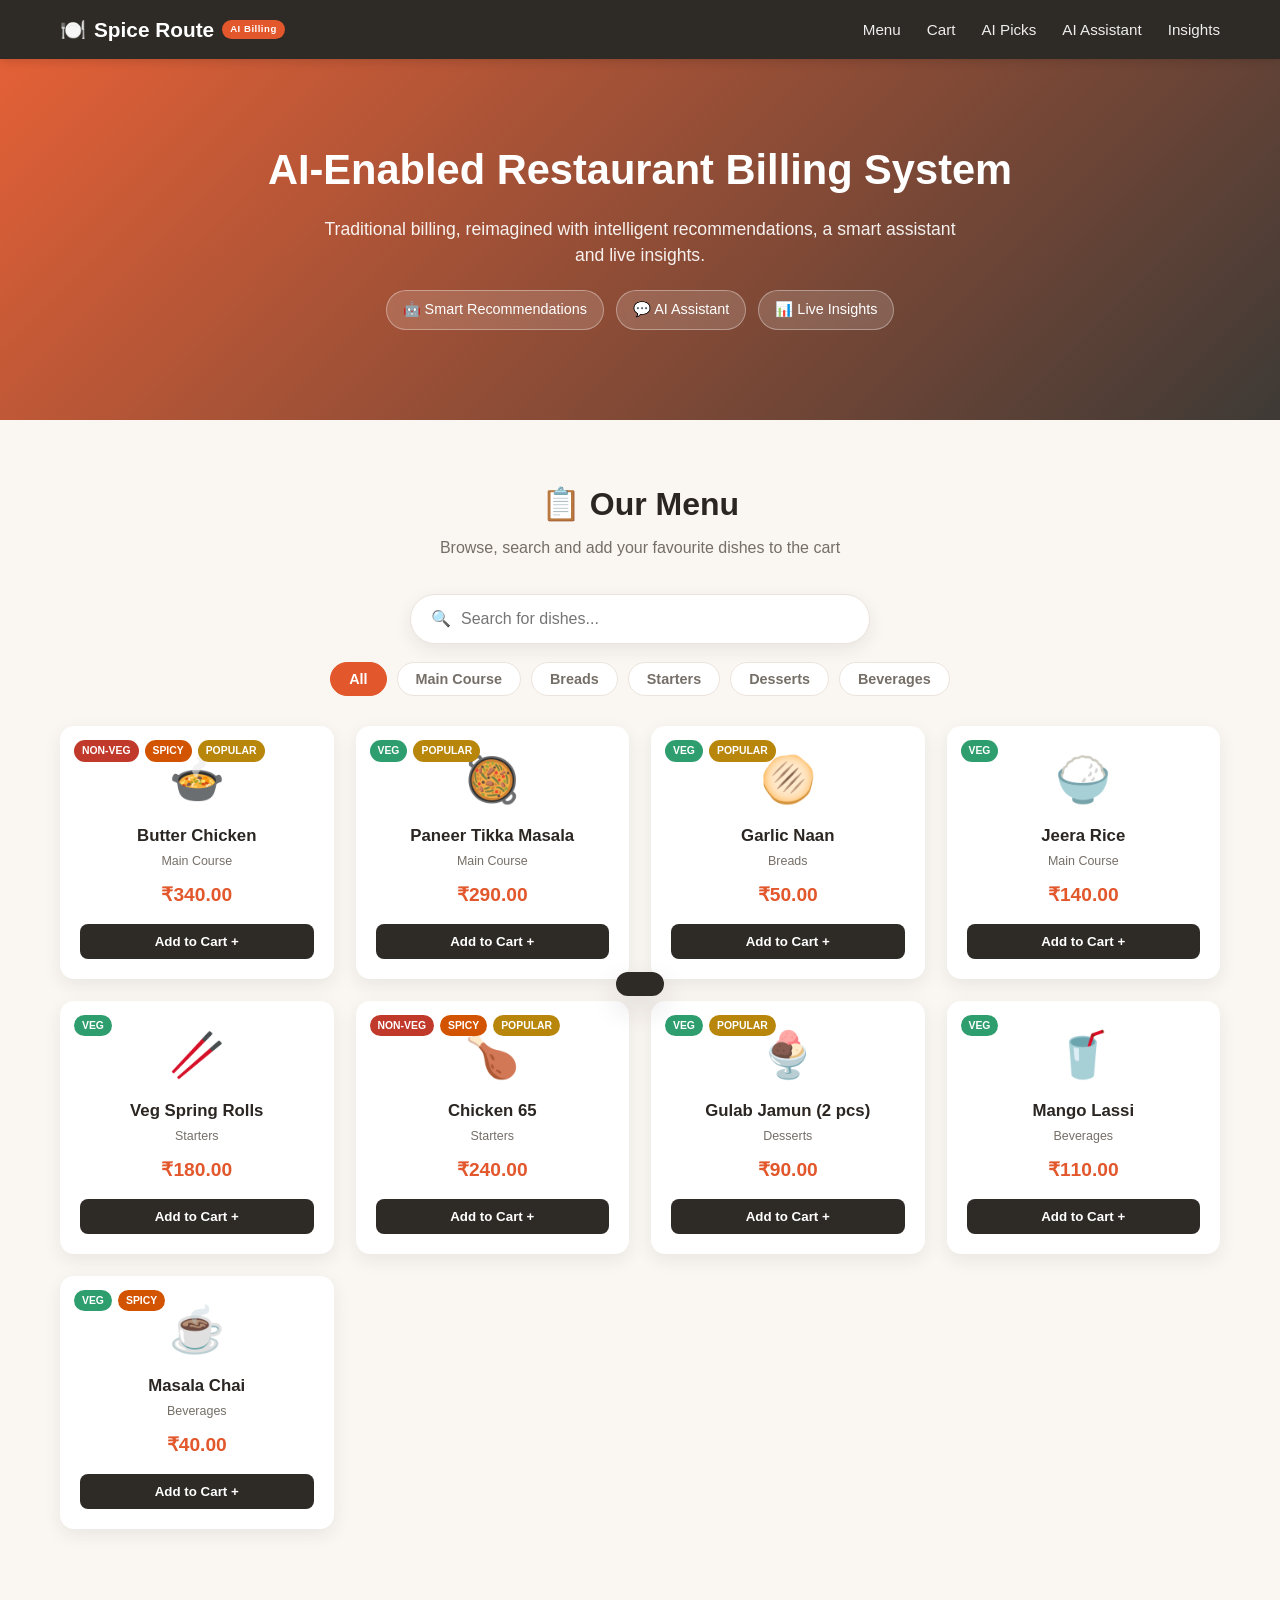
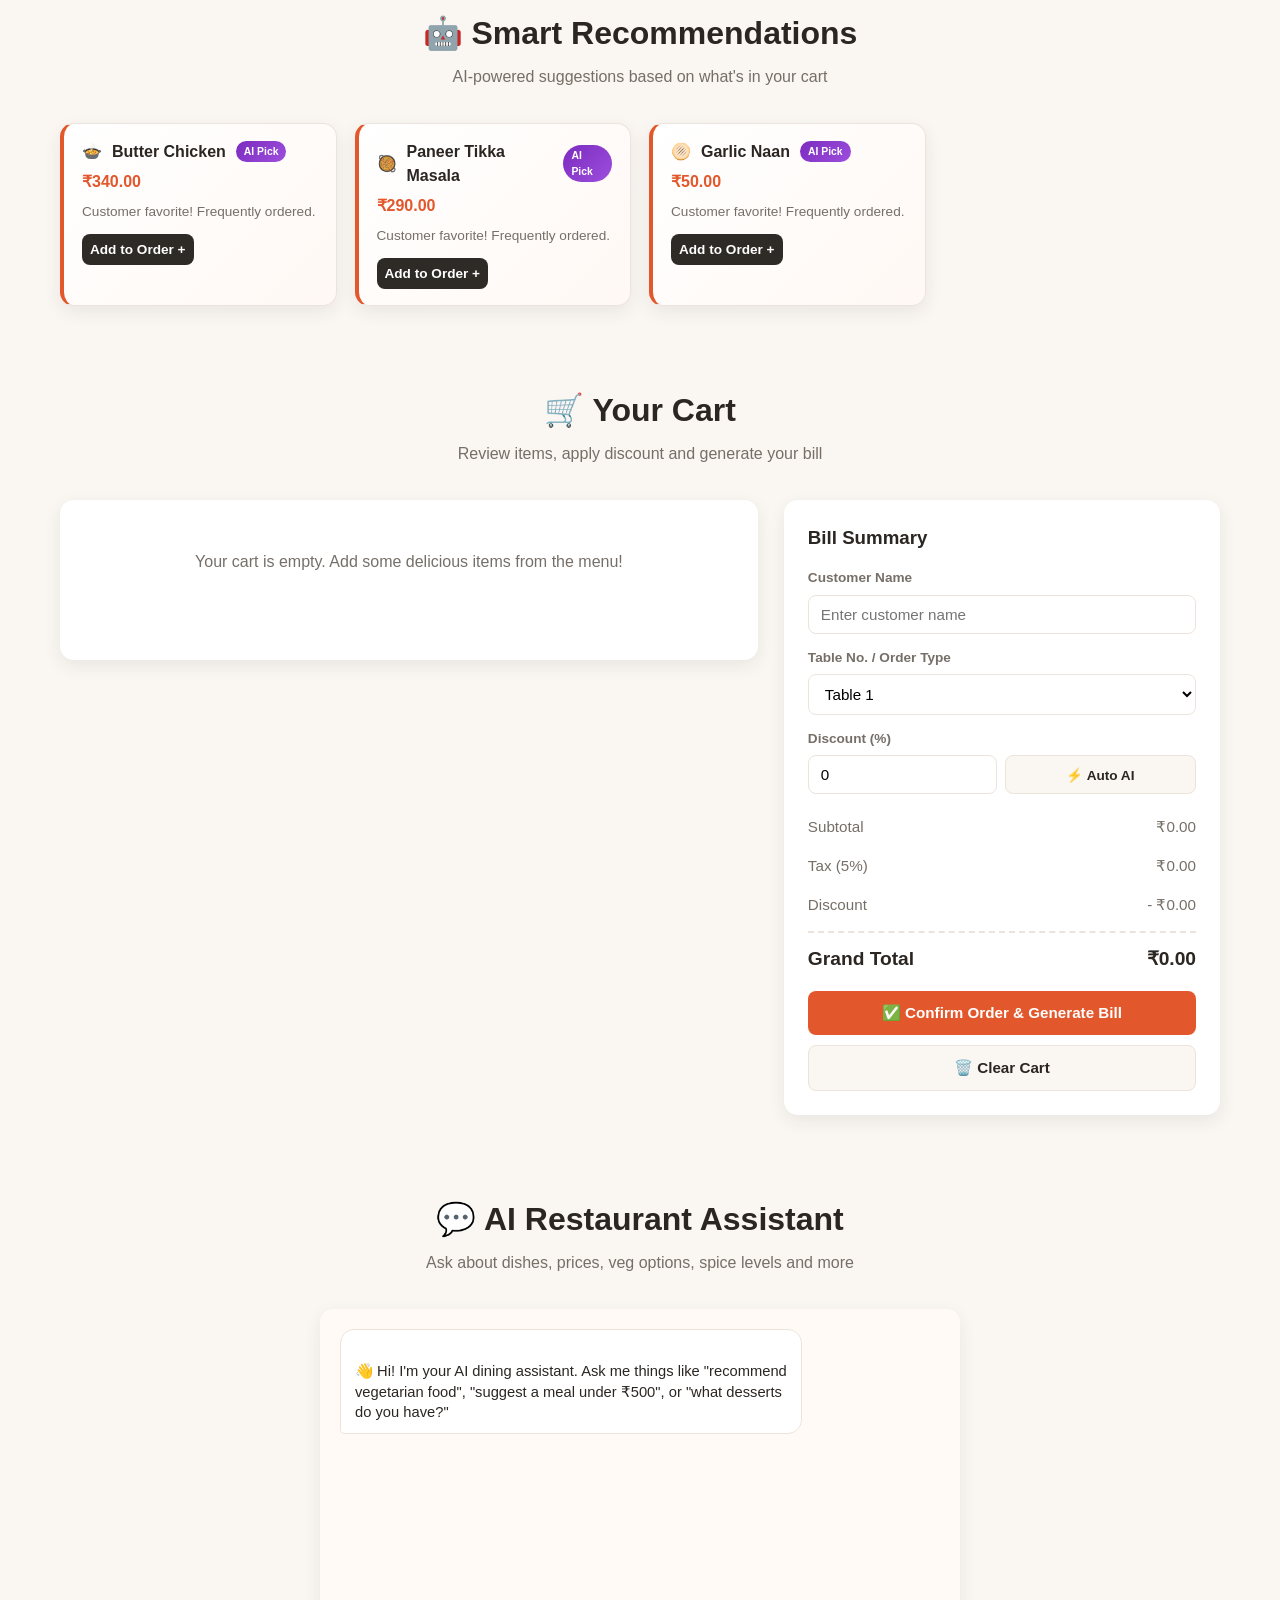
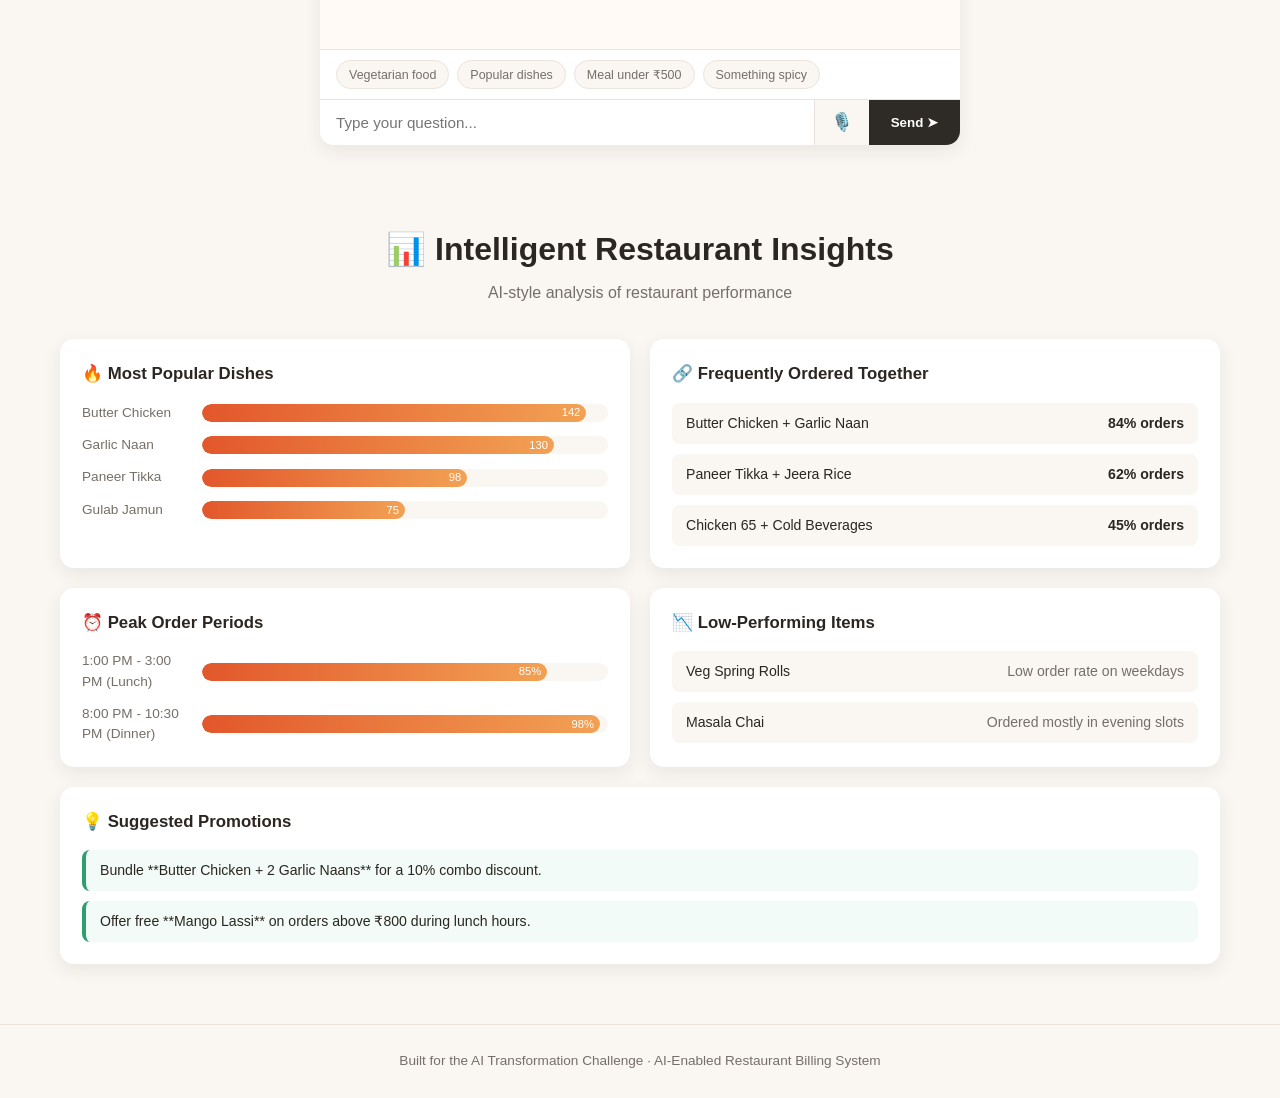
==== index.html @ 15cb3e14 "Add all files of of project" ====
<!doctype html>
<html lang="en">
  <head>
    <meta charset="UTF-8" />
    <meta name="viewport" content="width=device-width, initial-scale=1.0" />
    <title>AI-Enabled Restaurant Billing System</title>
    <link rel="stylesheet" href="style.css" />
  </head>
  <body>
    <!-- NAVBAR -->
    <nav class="navbar">
      <div class="nav-container">
        <div class="brand">
          🍽️ <span>Spice&nbsp;Route</span> <small>AI Billing</small>
        </div>
        <button class="nav-toggle" id="navToggle">☰</button>
        <ul class="nav-links" id="navLinks">
          <li><a href="#menu">Menu</a></li>
          <li><a href="#cart">Cart</a></li>
          <li><a href="#recommend">AI Picks</a></li>
          <li><a href="#assistant">AI Assistant</a></li>
          <li><a href="#insights">Insights</a></li>
        </ul>
      </div>
    </nav>

    <!-- HERO -->
    <header class="hero">
      <div class="hero-content">
        <h1>AI-Enabled Restaurant Billing System</h1>
        <p>
          Traditional billing, reimagined with intelligent recommendations, a
          smart assistant and live insights.
        </p>
        <div class="hero-badges">
          <span class="badge">🤖 Smart Recommendations</span>
          <span class="badge">💬 AI Assistant</span>
          <span class="badge">📊 Live Insights</span>
        </div>
      </div>
    </header>

    <main class="container">
      <!-- MENU SECTION -->
      <section id="menu" class="section">
        <div class="section-heading">
          <h2>📋 Our Menu</h2>
          <p>Browse, search and add your favourite dishes to the cart</p>
        </div>

        <div class="menu-controls">
          <div class="search-box">
            <span>🔍</span>
            <input
              type="text"
              id="searchInput"
              placeholder="Search for dishes..."
            />
          </div>
          <div class="category-filters" id="categoryFilters"></div>
        </div>

        <div class="menu-grid" id="menuGrid"></div>
      </section>

      <!-- AI RECOMMENDATION SECTION -->
      <section id="recommend" class="section">
        <div class="section-heading">
          <h2>🤖 Smart Recommendations</h2>
          <p>AI-powered suggestions based on what's in your cart</p>
        </div>
        <div class="recommend-grid" id="recommendGrid"></div>
      </section>

      <!-- CART + BILL SECTION -->
      <section id="cart" class="section">
        <div class="section-heading">
          <h2>🛒 Your Cart</h2>
          <p>Review items, apply discount and generate your bill</p>
        </div>

        <div class="cart-layout">
          <div class="cart-items-wrap">
            <div id="cartItems" class="cart-items">
              <p class="empty-msg" id="emptyCartMsg">
                Your cart is empty. Add some delicious items from the menu!
              </p>
            </div>
          </div>

          <!-- ENHANCED CART SUMMARY SECTION -->
          <div class="bill-summary">
            <h3>Bill Summary</h3>

            <div class="form-group">
              <label for="customerName">Customer Name</label>
              <input
                type="text"
                id="customerName"
                placeholder="Enter customer name"
              />
            </div>

            <div class="form-group">
              <label for="tableNumber">Table No. / Order Type</label>
              <select id="tableNumber">
                <option value="Table 1">Table 1</option>
                <option value="Table 2">Table 2</option>
                <option value="Takeaway">Takeaway</option>
              </select>
            </div>

            <div class="form-group">
              <label for="discountInput">Discount (%)</label>
              <div class="discount-wrapper" style="display: flex; gap: 8px">
                <input
                  type="number"
                  id="discountInput"
                  min="0"
                  max="100"
                  value="0"
                />
                <button
                  class="btn-secondary"
                  id="aiDiscountBtn"
                  type="button"
                  title="Apply AI Smart Discount"
                >
                  ⚡ Auto AI
                </button>
              </div>
            </div>

            <div class="summary-row">
              <span>Subtotal</span>
              <span id="subtotalVal">₹0.00</span>
            </div>
            <div class="summary-row">
              <span>Tax (5%)</span>
              <span id="taxVal">₹0.00</span>
            </div>
            <div class="summary-row">
              <span>Discount</span>
              <span id="discountVal">- ₹0.00</span>
            </div>
            <div class="summary-row total-row">
              <span>Grand Total</span>
              <span id="grandTotalVal">₹0.00</span>
            </div>

            <button class="btn-primary" id="confirmOrderBtn">
              ✅ Confirm Order &amp; Generate Bill
            </button>
            <button class="btn-secondary" id="clearCartBtn">
              🗑️ Clear Cart
            </button>
          </div>
        </div>
      </section>

      <!-- AI ASSISTANT SECTION -->
      <section id="assistant" class="section">
        <div class="section-heading">
          <h2>💬 AI Restaurant Assistant</h2>
          <p>Ask about dishes, prices, veg options, spice levels and more</p>
        </div>

        <div class="chat-window">
          <div class="chat-messages" id="chatMessages">
            <div class="chat-msg bot">
              👋 Hi! I'm your AI dining assistant. Ask me things like "recommend
              vegetarian food", "suggest a meal under ₹500", or "what desserts
              do you have?"
            </div>
          </div>
          <div class="chat-quick">
            <button class="quick-chip" data-q="Recommend vegetarian food">
              Vegetarian food
            </button>
            <button class="quick-chip" data-q="What are your popular dishes?">
              Popular dishes
            </button>
            <button class="quick-chip" data-q="Suggest a meal under ₹500">
              Meal under ₹500
            </button>
            <button class="quick-chip" data-q="Recommend something spicy">
              Something spicy
            </button>
          </div>
          <div class="chat-input-row">
            <input
              type="text"
              id="chatInput"
              placeholder="Type your question..."
            />
            <button id="voiceInputBtn" type="button" title="Voice Input">
              🎙️
            </button>
            <button id="chatSendBtn">Send ➤</button>
          </div>
        </div>
      </section>

      <!-- INSIGHTS SECTION -->
      <section id="insights" class="section">
        <div class="section-heading">
          <h2>📊 Intelligent Restaurant Insights</h2>
          <p>AI-style analysis of restaurant performance</p>
        </div>

        <div class="insights-grid">
          <div class="insight-card">
            <h3>🔥 Most Popular Dishes</h3>
            <div id="popularChart" class="bar-chart"></div>
          </div>

          <div class="insight-card">
            <h3>🔗 Frequently Ordered Together</h3>
            <ul id="comboList" class="insight-list"></ul>
          </div>

          <div class="insight-card">
            <h3>⏰ Peak Order Periods</h3>
            <div id="peakChart" class="bar-chart"></div>
          </div>

          <div class="insight-card">
            <h3>📉 Low-Performing Items</h3>
            <ul id="lowList" class="insight-list"></ul>
          </div>

          <div class="insight-card wide">
            <h3>💡 Suggested Promotions</h3>
            <ul id="promoList" class="insight-list promo"></ul>
          </div>
        </div>
      </section>
    </main>

    <footer class="footer">
      <p>
        Built for the AI Transformation Challenge · AI-Enabled Restaurant
        Billing System
      </p>
    </footer>

    <!-- BILL / RECEIPT MODAL -->
    <div class="modal-overlay" id="billModalOverlay">
      <div class="modal bill-modal">
        <button class="modal-close" id="closeBillModal">✕</button>
        <div id="billContent"></div>
        <div class="bill-actions">
          <button class="btn-primary" onclick="window.print()">
            🖨️ Print Bill
          </button>
          <button class="btn-secondary" id="newOrderBtn">🆕 New Order</button>
        </div>
      </div>
    </div>

    <!-- TOAST -->
    <div id="toast" class="toast"></div>

    <script src="script.js"></script>
  </body>
</html>
---- style.css ----
/* ===== VARIABLES ===== */
:root {
  --primary: #e2572b;
  --primary-dark: #c1451f;
  --secondary: #2e2a26;
  --accent: #2f9e6f;
  --bg: #faf6f1;
  --card-bg: #ffffff;
  --text: #2b2622;
  --text-light: #766f68;
  --border: #ece4dc;
  --shadow: 0 6px 18px rgba(43, 38, 34, 0.08);
  --shadow-hover: 0 12px 28px rgba(43, 38, 34, 0.14);
  --radius: 14px;
  --radius-sm: 8px;
}

* {
  margin: 0;
  padding: 0;
  box-sizing: border-box;
}

body {
  font-family: "Segoe UI", Tahoma, Geneva, Verdana, sans-serif;
  background: var(--bg);
  color: var(--text);
  line-height: 1.5;
}

a {
  text-decoration: none;
  color: inherit;
}
ul {
  list-style: none;
}
button {
  font-family: inherit;
  cursor: pointer;
  border: none;
}
input,
select {
  font-family: inherit;
}

.container {
  max-width: 1200px;
  margin: 0 auto;
  padding: 0 20px;
}

/* ===== ACCESSIBILITY & UTILITY ===== */
button:focus-visible,
input:focus-visible,
select:focus-visible {
  outline: 2px solid var(--primary);
  outline-offset: 2px;
}

/* ===== NAVBAR ===== */
.navbar {
  background: var(--secondary);
  position: sticky;
  top: 0;
  z-index: 100;
  box-shadow: 0 2px 10px rgba(0, 0, 0, 0.15);
}
.nav-container {
  max-width: 1200px;
  margin: 0 auto;
  display: flex;
  align-items: center;
  justify-content: space-between;
  padding: 14px 20px;
}
.brand {
  color: #fff;
  font-size: 1.3rem;
  font-weight: 700;
  display: flex;
  align-items: center;
  gap: 8px;
}
.brand small {
  background: var(--primary);
  padding: 2px 8px;
  border-radius: 20px;
  font-size: 0.6rem;
  font-weight: 600;
  letter-spacing: 0.5px;
}
.nav-links {
  display: flex;
  gap: 26px;
}
.nav-links a {
  color: #eee;
  font-weight: 500;
  font-size: 0.95rem;
  transition: color 0.2s;
  padding-bottom: 4px;
  border-bottom: 2px solid transparent;
}
.nav-links a:hover {
  color: var(--primary);
  border-bottom-color: var(--primary);
}
.nav-toggle {
  display: none;
  background: none;
  color: #fff;
  font-size: 1.5rem;
}

/* ===== HERO ===== */
.hero {
  background:
    linear-gradient(135deg, rgba(226, 87, 43, 0.94), rgba(46, 42, 38, 0.92)),
    url('data:image/svg+xml;utf8,<svg xmlns="http://www.w3.org/2000/svg" width="200" height="200"><circle cx="100" cy="100" r="2" fill="white" opacity="0.15"/></svg>');
  color: #fff;
  padding: 80px 20px 90px;
  text-align: center;
}
.hero-content h1 {
  font-size: 2.6rem;
  margin-bottom: 14px;
  font-weight: 800;
}
.hero-content p {
  font-size: 1.1rem;
  opacity: 0.92;
  max-width: 640px;
  margin: 0 auto 22px;
}
.hero-badges {
  display: flex;
  gap: 12px;
  justify-content: center;
  flex-wrap: wrap;
}
.badge {
  background: rgba(255, 255, 255, 0.15);
  border: 1px solid rgba(255, 255, 255, 0.35);
  padding: 8px 16px;
  border-radius: 30px;
  font-size: 0.9rem;
  backdrop-filter: blur(4px);
}

/* ===== SECTIONS ===== */
.section {
  padding: 60px 0 20px;
  scroll-margin-top: 70px;
}
.section-heading {
  text-align: center;
  margin-bottom: 34px;
}
.section-heading h2 {
  font-size: 2rem;
  margin-bottom: 8px;
}
.section-heading p {
  color: var(--text-light);
}

/* ===== MENU CONTROLS ===== */
.menu-controls {
  display: flex;
  flex-direction: column;
  gap: 18px;
  margin-bottom: 30px;
}
.search-box {
  display: flex;
  align-items: center;
  gap: 10px;
  background: #fff;
  border: 1px solid var(--border);
  border-radius: 30px;
  padding: 12px 20px;
  max-width: 460px;
  margin: 0 auto;
  width: 100%;
  box-shadow: var(--shadow);
}
.search-box input {
  border: none;
  outline: none;
  width: 100%;
  font-size: 1rem;
  background: transparent;
}
.category-filters {
  display: flex;
  gap: 10px;
  flex-wrap: wrap;
  justify-content: center;
}
.filter-chip {
  background: #fff;
  border: 1px solid var(--border);
  padding: 8px 18px;
  border-radius: 30px;
  font-size: 0.9rem;
  font-weight: 600;
  color: var(--text-light);
  transition: 0.2s;
}
.filter-chip:hover {
  border-color: var(--primary);
  color: var(--primary);
}
.filter-chip.active {
  background: var(--primary);
  border-color: var(--primary);
  color: #fff;
}

/* ===== MENU GRID ===== */
.menu-grid {
  display: grid;
  grid-template-columns: repeat(auto-fill, minmax(250px, 1fr));
  gap: 22px;
}
.menu-card {
  background: var(--card-bg);
  border-radius: var(--radius);
  padding: 20px;
  box-shadow: var(--shadow);
  transition:
    transform 0.25s,
    box-shadow 0.25s;
  position: relative;
  display: flex;
  flex-direction: column;
}
.menu-card:hover {
  transform: translateY(-6px);
  box-shadow: var(--shadow-hover);
}
.menu-card .icon {
  font-size: 2.8rem;
  text-align: center;
  margin-bottom: 10px;
}
.menu-card .tags {
  position: absolute;
  top: 14px;
  left: 14px;
  display: flex;
  gap: 6px;
}
.tag {
  font-size: 0.65rem;
  padding: 3px 8px;
  border-radius: 20px;
  font-weight: 700;
  color: #fff;
}
.tag.veg {
  background: var(--accent);
}
.tag.nonveg {
  background: #c0392b;
}
.tag.spicy {
  background: #d35400;
}
.tag.popular {
  background: #b8860b;
}
.ai-tag {
  background: linear-gradient(135deg, #7b2cbf, #9d4edd);
  color: #fff;
  font-size: 0.65rem;
  padding: 3px 8px;
  border-radius: 20px;
  font-weight: 700;
}
.menu-card h4 {
  font-size: 1.05rem;
  margin-bottom: 4px;
  text-align: center;
}
.menu-card .category-label {
  text-align: center;
  font-size: 0.78rem;
  color: var(--text-light);
  margin-bottom: 10px;
}
.menu-card .price {
  text-align: center;
  font-size: 1.2rem;
  font-weight: 700;
  color: var(--primary);
  margin-bottom: 14px;
}
.add-btn {
  background: var(--secondary);
  color: #fff;
  padding: 10px;
  border-radius: var(--radius-sm);
  font-weight: 600;
  margin-top: auto;
  transition: 0.2s;
}
.add-btn:hover {
  background: var(--primary);
}

/* ===== RECOMMENDATIONS ===== */
.recommend-grid {
  display: grid;
  grid-template-columns: repeat(auto-fill, minmax(260px, 1fr));
  gap: 18px;
}
.recommend-card {
  background: linear-gradient(135deg, #fff, #fff8f4);
  border: 1px solid var(--border);
  border-left: 4px solid var(--primary);
  border-radius: var(--radius);
  padding: 16px 18px;
  box-shadow: var(--shadow);
}
.recommend-card .rec-title {
  display: flex;
  align-items: center;
  gap: 10px;
  font-weight: 700;
  margin-bottom: 6px;
}
.recommend-card .rec-price {
  color: var(--primary);
  font-weight: 700;
}
.recommend-card .rec-reason {
  font-size: 0.85rem;
  color: var(--text-light);
  margin: 8px 0 12px;
}
.recommend-card .add-btn {
  padding: 8px;
  font-size: 0.85rem;
}

/* ===== CART & BILL SUMMARY ===== */
.cart-layout {
  display: grid;
  grid-template-columns: 1.6fr 1fr;
  gap: 26px;
  align-items: start;
}
.cart-items-wrap {
  background: var(--card-bg);
  border-radius: var(--radius);
  box-shadow: var(--shadow);
  padding: 10px;
  min-height: 160px;
}
.empty-msg {
  text-align: center;
  color: var(--text-light);
  padding: 40px 10px;
}
.cart-item {
  display: flex;
  align-items: center;
  gap: 14px;
  padding: 14px 10px;
  border-bottom: 1px solid var(--border);
}
.cart-item:last-child {
  border-bottom: none;
}
.cart-item .icon {
  font-size: 1.8rem;
}
.cart-item .info {
  flex: 1;
}
.cart-item .info h4 {
  font-size: 1rem;
  margin-bottom: 2px;
}
.cart-item .info span {
  font-size: 0.85rem;
  color: var(--text-light);
}
.qty-controls {
  display: flex;
  align-items: center;
  gap: 8px;
}
.qty-controls button {
  width: 28px;
  height: 28px;
  border-radius: 50%;
  background: var(--bg);
  border: 1px solid var(--border);
  font-weight: 700;
  font-size: 1rem;
}
.qty-controls button:hover {
  background: var(--primary);
  color: #fff;
}
.cart-item .line-total {
  font-weight: 700;
  min-width: 80px;
  text-align: right;
}
.remove-btn {
  background: none;
  color: #c0392b;
  font-size: 1.2rem;
  padding: 4px 8px;
}

.bill-summary {
  background: var(--card-bg);
  border-radius: var(--radius);
  box-shadow: var(--shadow);
  padding: 24px;
  position: sticky;
  top: 90px;
}
.bill-summary h3 {
  margin-bottom: 16px;
}
.form-group {
  margin-bottom: 14px;
}
.form-group label {
  display: block;
  font-size: 0.85rem;
  font-weight: 600;
  margin-bottom: 6px;
  color: var(--text-light);
}
.form-group input,
.form-group select {
  width: 100%;
  padding: 10px 12px;
  border: 1px solid var(--border);
  border-radius: var(--radius-sm);
  outline: none;
  font-size: 0.95rem;
  background: #fff;
}
.form-group input:focus,
.form-group select:focus {
  border-color: var(--primary);
}

#aiDiscountBtn {
  margin-top: 0;
  white-space: nowrap;
  padding: 10px 14px;
  font-size: 0.85rem;
}

.summary-row {
  display: flex;
  justify-content: space-between;
  padding: 8px 0;
  font-size: 0.95rem;
  color: var(--text-light);
}
.total-row {
  border-top: 2px dashed var(--border);
  margin-top: 6px;
  padding-top: 12px;
  font-size: 1.2rem;
  font-weight: 800;
  color: var(--text);
}
.btn-primary,
.btn-secondary {
  width: 100%;
  padding: 13px;
  border-radius: var(--radius-sm);
  font-weight: 700;
  margin-top: 10px;
  font-size: 0.95rem;
  transition: 0.2s;
}
.btn-primary {
  background: var(--primary);
  color: #fff;
}
.btn-primary:hover {
  background: var(--primary-dark);
}
.btn-secondary {
  background: var(--bg);
  color: var(--text);
  border: 1px solid var(--border) !important;
}
.btn-secondary:hover {
  background: #f1e9e1;
}

/* ===== CHAT & VOICE ===== */
.chat-window {
  max-width: 640px;
  margin: 0 auto;
  background: var(--card-bg);
  border-radius: var(--radius);
  box-shadow: var(--shadow);
  overflow: hidden;
  display: flex;
  flex-direction: column;
}
.chat-messages {
  height: 340px;
  overflow-y: auto;
  padding: 20px;
  display: flex;
  flex-direction: column;
  gap: 12px;
  background: #fffaf6;
}
.chat-msg {
  max-width: 80%;
  padding: 10px 14px;
  border-radius: 14px;
  font-size: 0.92rem;
  line-height: 1.4;
  white-space: pre-line;
}
.chat-msg.bot {
  background: #fff;
  border: 1px solid var(--border);
  align-self: flex-start;
  border-bottom-left-radius: 4px;
}
.chat-msg.user {
  background: var(--primary);
  color: #fff;
  align-self: flex-end;
  border-bottom-right-radius: 4px;
}
.chat-quick {
  display: flex;
  gap: 8px;
  flex-wrap: wrap;
  padding: 10px 16px;
  border-top: 1px solid var(--border);
}
.quick-chip {
  background: var(--bg);
  border: 1px solid var(--border);
  padding: 6px 12px;
  border-radius: 20px;
  font-size: 0.78rem;
  color: var(--text-light);
}
.quick-chip:hover {
  background: var(--primary);
  color: #fff;
  border-color: var(--primary);
}
.chat-input-row {
  display: flex;
  border-top: 1px solid var(--border);
}
.chat-input-row input {
  flex: 1;
  border: none;
  outline: none;
  padding: 14px 16px;
  font-size: 0.95rem;
}
#voiceInputBtn {
  background: var(--bg);
  color: var(--text);
  border-left: 1px solid var(--border);
  padding: 0 16px;
  font-size: 1.1rem;
  transition:
    background 0.2s,
    color 0.2s;
}
#voiceInputBtn:hover {
  background: #f1e9e1;
}
#voiceInputBtn.listening {
  background: #c0392b;
  color: #fff;
  animation: pulse 1.2s infinite;
}
.chat-input-row button#chatSendBtn {
  background: var(--secondary);
  color: #fff;
  padding: 0 22px;
  font-weight: 600;
}
.chat-input-row button#chatSendBtn:hover {
  background: var(--primary);
}

/* ===== ANIMATIONS ===== */
@keyframes pulse {
  0% {
    transform: scale(1);
  }
  50% {
    transform: scale(1.05);
  }
  100% {
    transform: scale(1);
  }
}

/* ===== INSIGHTS ===== */
.insights-grid {
  display: grid;
  grid-template-columns: repeat(2, 1fr);
  gap: 20px;
}
.insight-card {
  background: var(--card-bg);
  border-radius: var(--radius);
  box-shadow: var(--shadow);
  padding: 22px;
}
.insight-card.wide {
  grid-column: 1 / -1;
}
.insight-card h3 {
  margin-bottom: 16px;
  font-size: 1.05rem;
}

.bar-chart {
  display: flex;
  flex-direction: column;
  gap: 12px;
}
.bar-row {
  display: flex;
  align-items: center;
  gap: 10px;
  font-size: 0.85rem;
}
.bar-label {
  width: 110px;
  flex-shrink: 0;
  color: var(--text-light);
}
.bar-track {
  flex: 1;
  background: var(--bg);
  border-radius: 10px;
  overflow: hidden;
  height: 18px;
}
.bar-fill {
  height: 100%;
  background: linear-gradient(90deg, var(--primary), #f2a154);
  border-radius: 10px;
  display: flex;
  align-items: center;
  justify-content: flex-end;
  color: #fff;
  font-size: 0.7rem;
  padding-right: 6px;
  transition: width 0.6s ease;
}

.insight-list {
  display: flex;
  flex-direction: column;
  gap: 10px;
}
.insight-list li {
  background: var(--bg);
  padding: 10px 14px;
  border-radius: var(--radius-sm);
  font-size: 0.88rem;
  display: flex;
  justify-content: space-between;
  gap: 10px;
}
.insight-list.promo li {
  border-left: 4px solid var(--accent);
  background: #f2fbf7;
}

/* ===== FOOTER ===== */
.footer {
  text-align: center;
  padding: 26px;
  color: var(--text-light);
  font-size: 0.85rem;
  border-top: 1px solid var(--border);
  margin-top: 40px;
}

/* ===== MODAL / BILL ===== */
.modal-overlay {
  display: none;
  position: fixed;
  inset: 0;
  background: rgba(0, 0, 0, 0.55);
  z-index: 1000;
  align-items: center;
  justify-content: center;
  padding: 20px;
}
.modal-overlay.active {
  display: flex;
}
.modal {
  background: #fff;
  border-radius: var(--radius);
  max-width: 480px;
  width: 100%;
  max-height: 88vh;
  overflow-y: auto;
  padding: 30px;
  position: relative;
}
.modal-close {
  position: absolute;
  top: 14px;
  right: 14px;
  background: var(--bg);
  width: 32px;
  height: 32px;
  border-radius: 50%;
  font-size: 1rem;
}
.bill-header {
  text-align: center;
  margin-bottom: 18px;
  border-bottom: 2px dashed var(--border);
  padding-bottom: 14px;
}
.bill-header h2 {
  color: var(--primary);
}
.bill-header p {
  font-size: 0.8rem;
  color: var(--text-light);
}
.bill-meta {
  font-size: 0.85rem;
  margin-bottom: 14px;
  display: flex;
  justify-content: space-between;
}
.bill-table {
  width: 100%;
  font-size: 0.85rem;
  border-collapse: collapse;
  margin-bottom: 14px;
}
.bill-table th,
.bill-table td {
  text-align: left;
  padding: 6px 4px;
  border-bottom: 1px solid var(--border);
}
.bill-table th:last-child,
.bill-table td:last-child {
  text-align: right;
}
.bill-totals {
  font-size: 0.9rem;
}
.bill-totals div {
  display: flex;
  justify-content: space-between;
  padding: 4px 0;
}
.bill-totals .grand {
  font-weight: 800;
  font-size: 1.1rem;
  border-top: 2px dashed var(--border);
  margin-top: 6px;
  padding-top: 10px;
}
.bill-footer {
  text-align: center;
  margin-top: 18px;
  font-size: 0.8rem;
  color: var(--text-light);
}
.bill-actions {
  display: flex;
  gap: 10px;
  margin-top: 20px;
}

/* ===== TOAST ===== */
.toast {
  position: fixed;
  bottom: 24px;
  left: 50%;
  transform: translateX(-50%) translateY(120px);
  background: var(--secondary);
  color: #fff;
  padding: 12px 24px;
  border-radius: 30px;
  font-size: 0.9rem;
  z-index: 2000;
  transition: transform 0.3s ease;
  box-shadow: var(--shadow-hover);
}
.toast.show {
  transform: translateX(-50%) translateY(0);
}

/* ===== RESPONSIVE ===== */
@media (max-width: 900px) {
  .cart-layout {
    grid-template-columns: 1fr;
  }
  .bill-summary {
    position: static;
  }
  .insights-grid {
    grid-template-columns: 1fr;
  }
}
@media (max-width: 700px) {
  .nav-links {
    position: absolute;
    top: 60px;
    left: 0;
    right: 0;
    background: var(--secondary);
    flex-direction: column;
    align-items: center;
    padding: 16px 0;
    gap: 16px;
    display: none;
  }
  .nav-links.active {
    display: flex;
  }
  .nav-toggle {
    display: block;
  }
  .hero-content h1 {
    font-size: 1.9rem;
  }
}
@media print {
  .navbar,
  .hero,
  .footer,
  .toast,
  main > section:not(#cart) {
    display: none !important;
  }
  .modal-overlay {
    position: static;
    background: none;
    padding: 0;
  }
  .modal {
    box-shadow: none;
    max-height: none;
  }
  .bill-actions,
  .modal-close {
    display: none !important;
  }
}
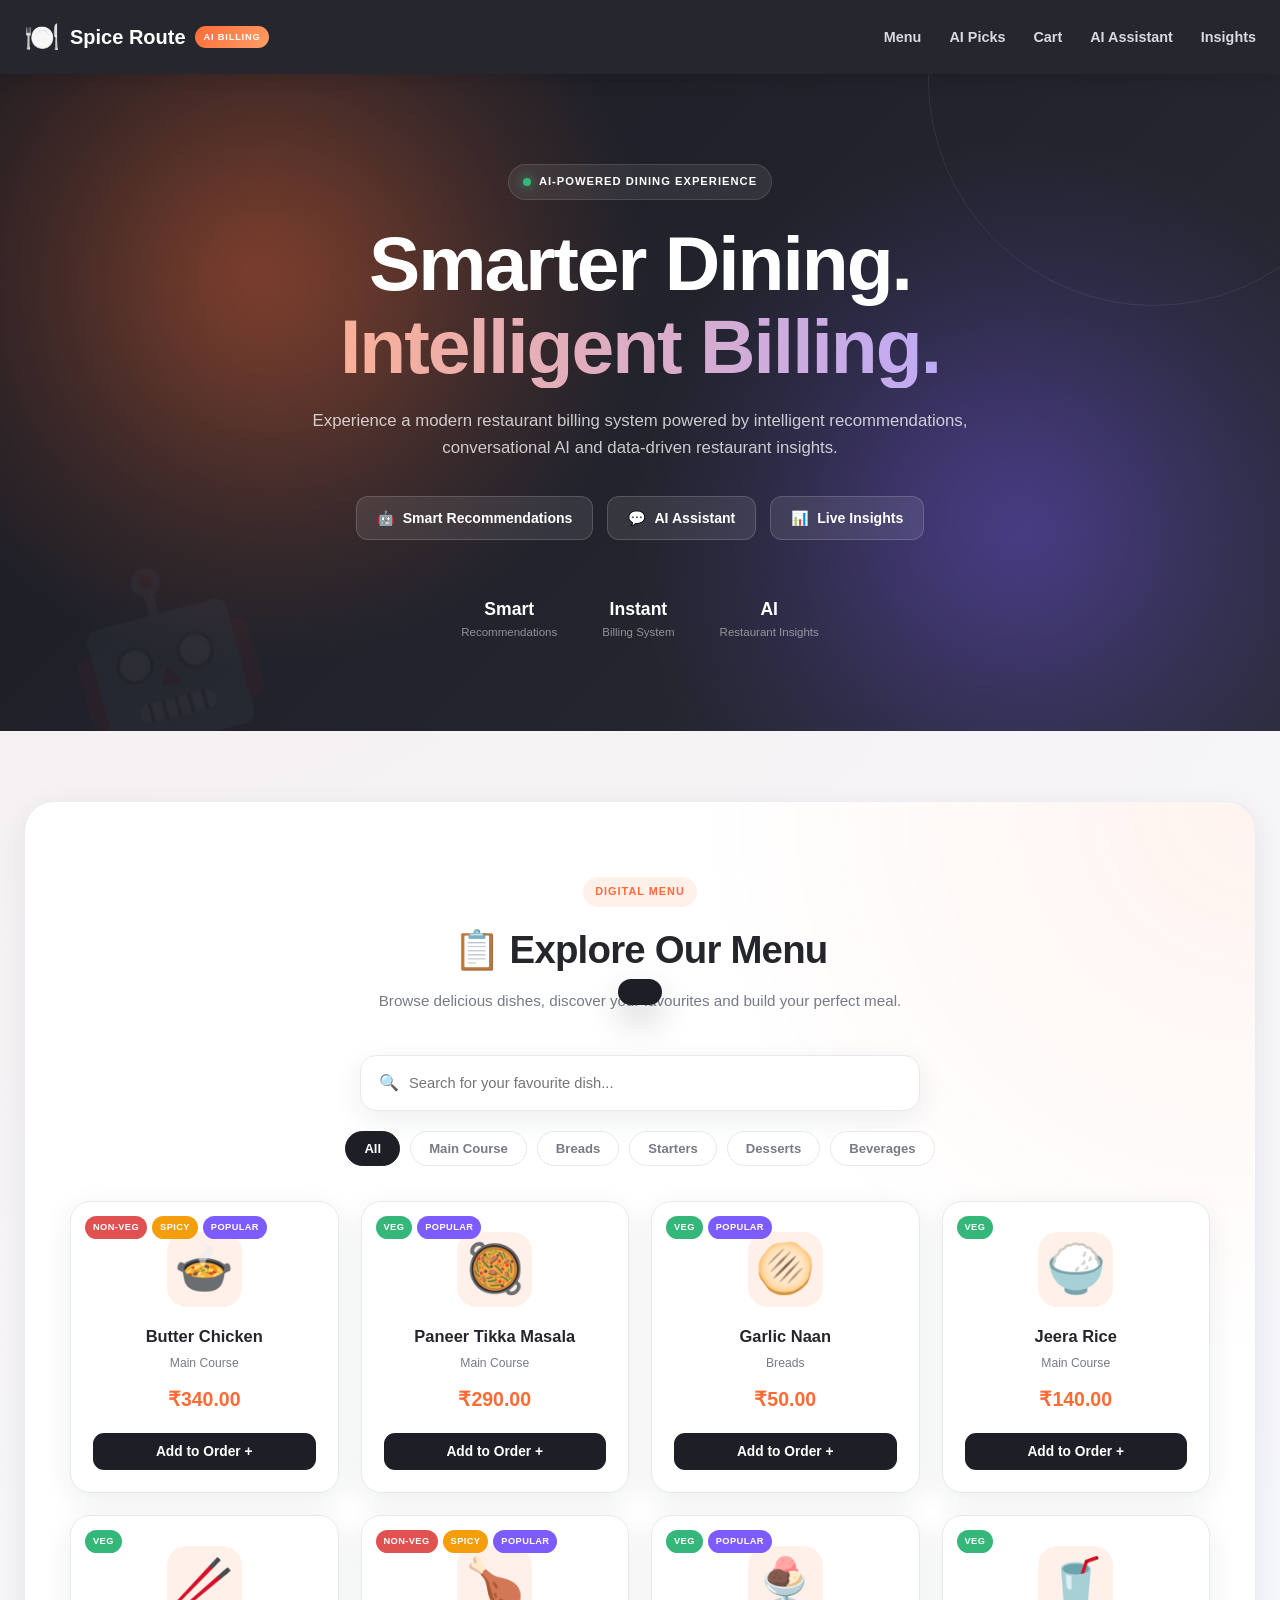
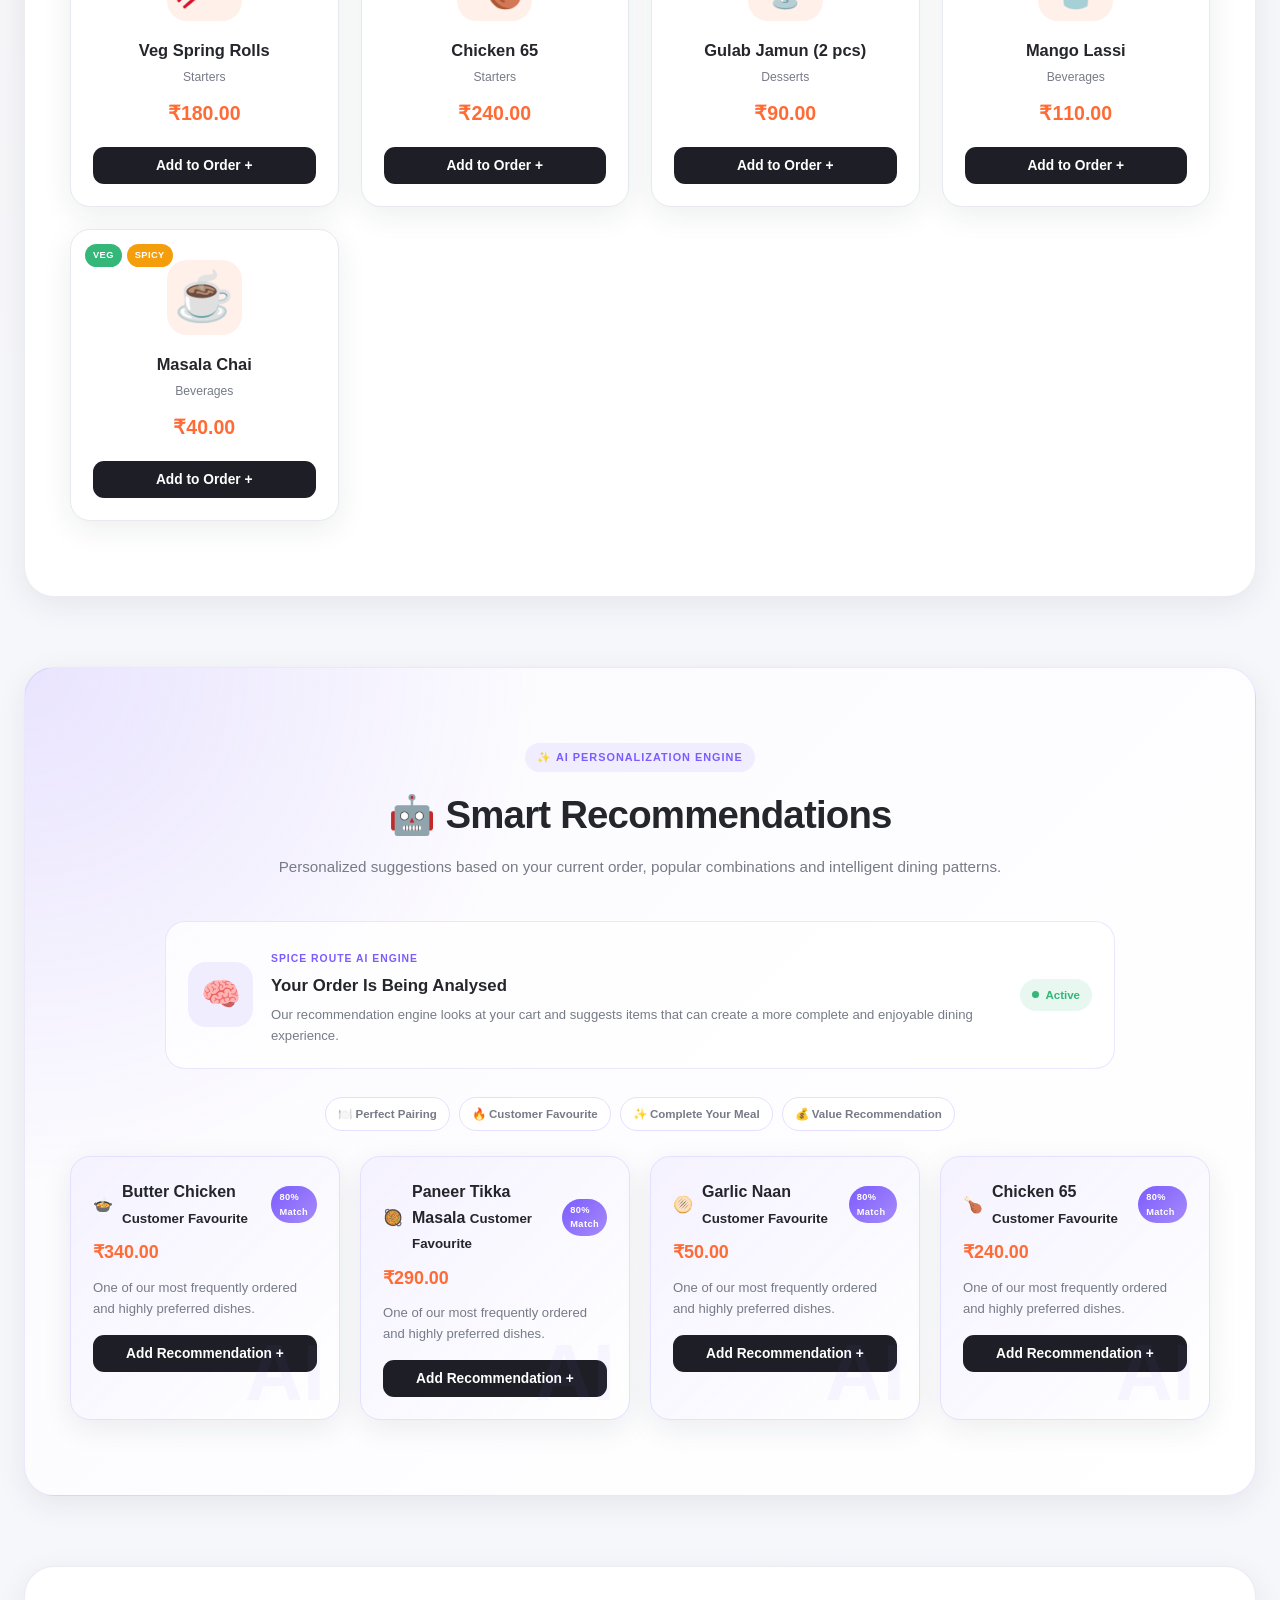
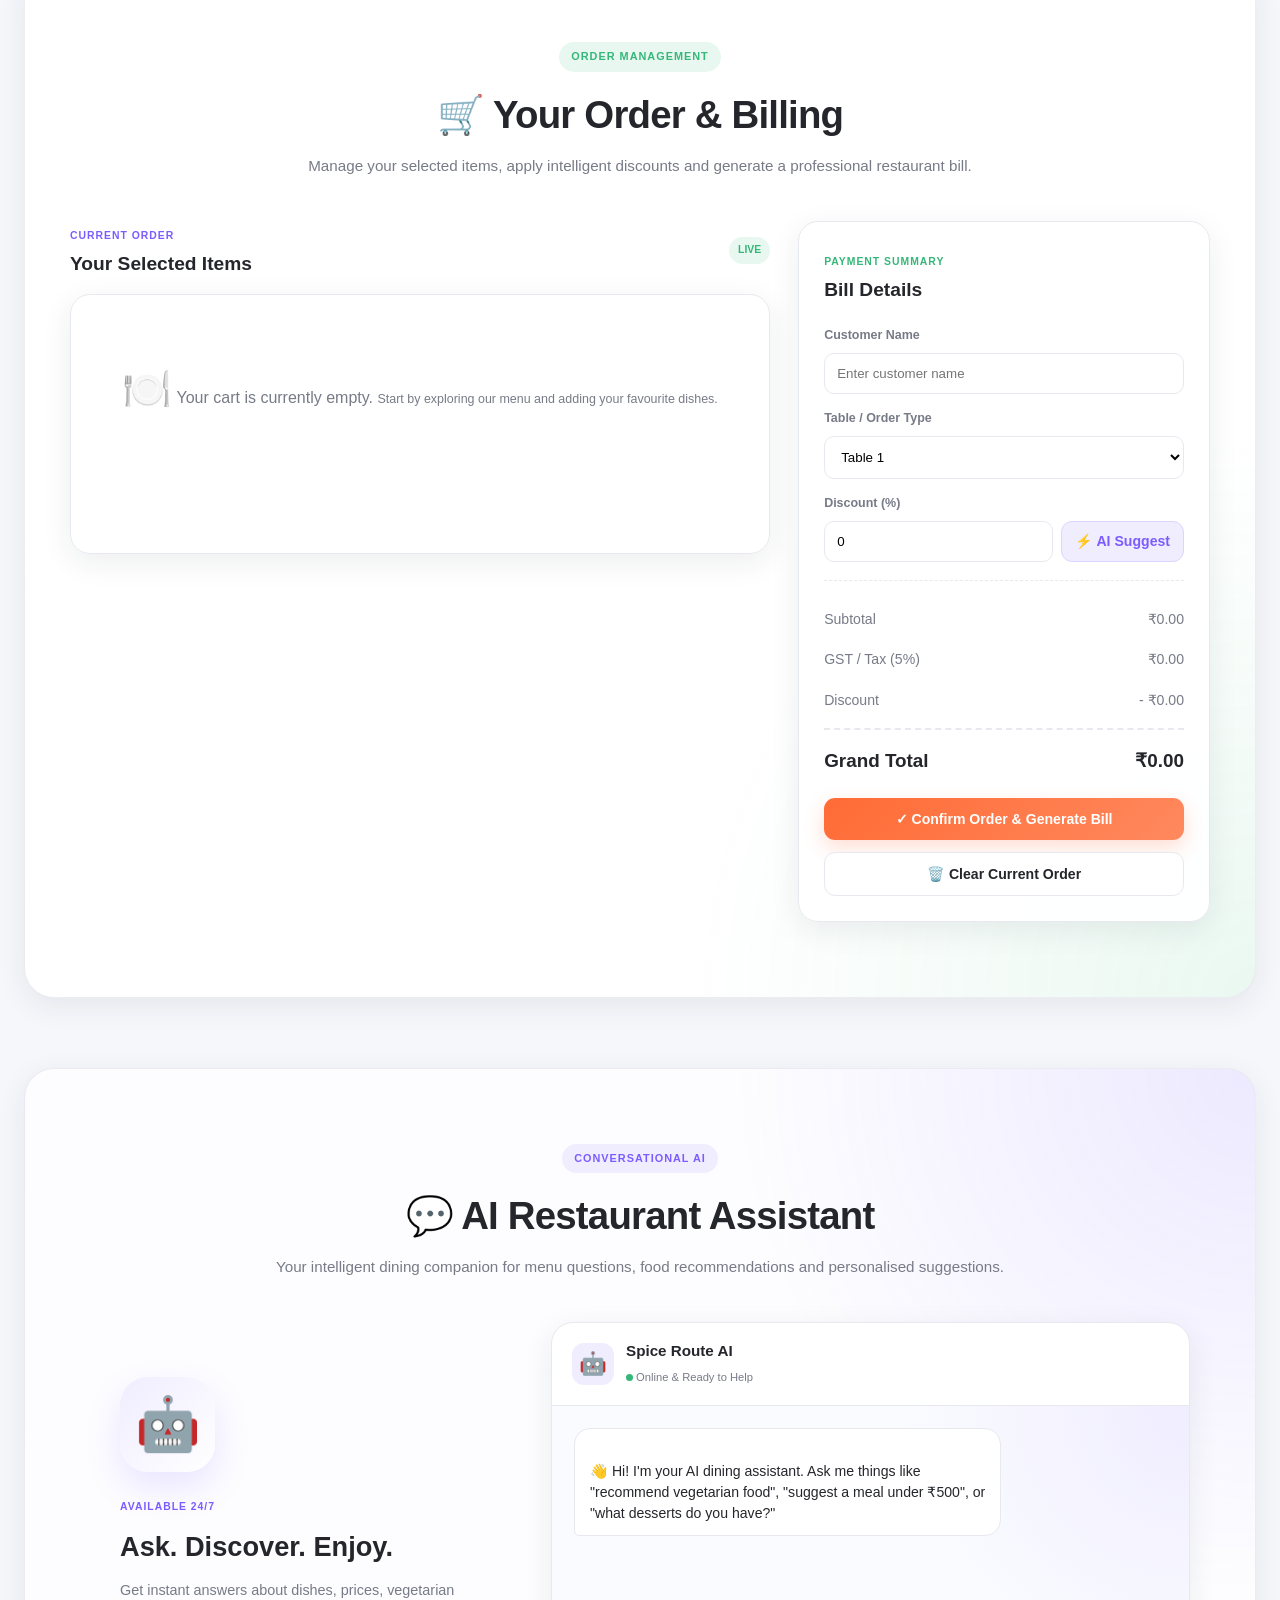
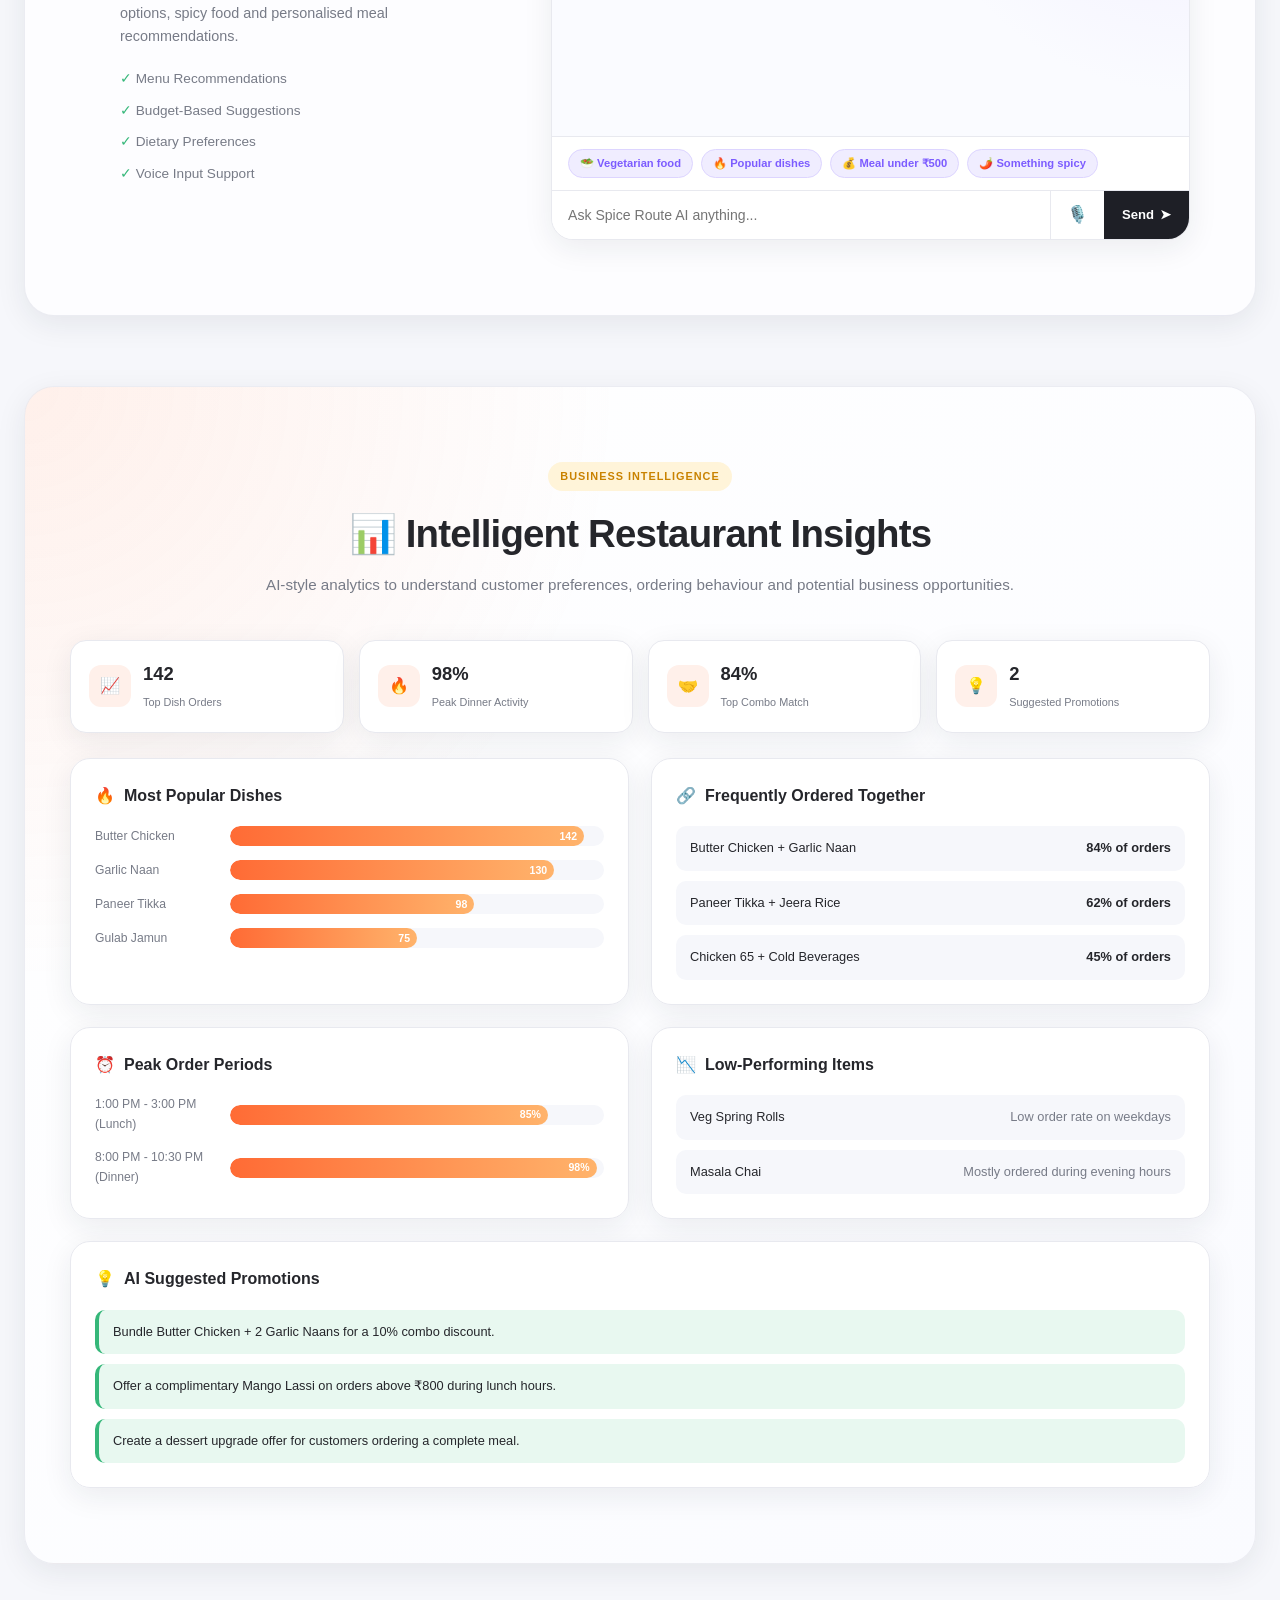
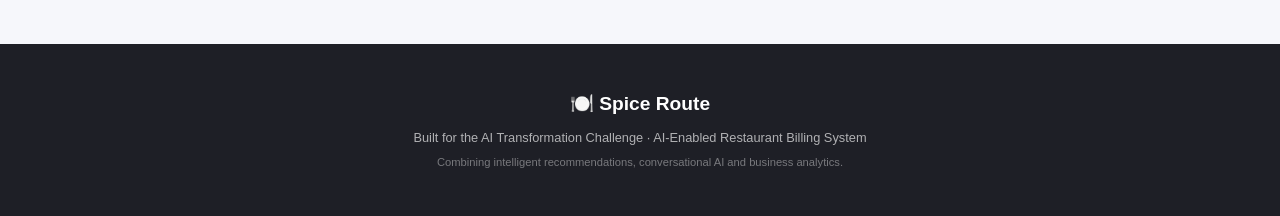
==== commit 55f5f11c: "Add new Functionality And enhanced ui design also make every pages feel separated" ====
--- a/index.html
+++ b/index.html
@@ -3,97 +3,258 @@
   <head>
     <meta charset="UTF-8" />
     <meta name="viewport" content="width=device-width, initial-scale=1.0" />
-    <title>AI-Enabled Restaurant Billing System</title>
+
+    <meta
+      name="description"
+      content="AI-Enabled Restaurant Billing System with smart recommendations, AI assistance and restaurant insights."
+    />
+
+    <title>Spice Route | AI Restaurant Billing</title>
+
     <link rel="stylesheet" href="style.css" />
   </head>
+
   <body>
-    <!-- NAVBAR -->
+    <!-- =====================================================
+         NAVBAR
+         ===================================================== -->
     <nav class="navbar">
       <div class="nav-container">
-        <div class="brand">
-          🍽️ <span>Spice&nbsp;Route</span> <small>AI Billing</small>
-        </div>
-        <button class="nav-toggle" id="navToggle">☰</button>
+        <a href="#" class="brand">
+          <span class="brand-icon">🍽️</span>
+
+          <span class="brand-name">
+            Spice Route
+            <small>AI BILLING</small>
+          </span>
+        </a>
+
+        <button
+          class="nav-toggle"
+          id="navToggle"
+          type="button"
+          aria-label="Toggle navigation menu"
+        >
+          ☰
+        </button>
+
         <ul class="nav-links" id="navLinks">
           <li><a href="#menu">Menu</a></li>
+          <li><a href="#recommend">AI Picks</a></li>
           <li><a href="#cart">Cart</a></li>
-          <li><a href="#recommend">AI Picks</a></li>
           <li><a href="#assistant">AI Assistant</a></li>
           <li><a href="#insights">Insights</a></li>
         </ul>
       </div>
     </nav>
 
-    <!-- HERO -->
+    <!-- =====================================================
+         HERO
+         ===================================================== -->
     <header class="hero">
+      <div class="hero-glow hero-glow-one"></div>
+      <div class="hero-glow hero-glow-two"></div>
+
       <div class="hero-content">
-        <h1>AI-Enabled Restaurant Billing System</h1>
+        <div class="hero-badge">
+          <span class="status-dot"></span>
+          AI-POWERED DINING EXPERIENCE
+        </div>
+
+        <h1>
+          Smarter Dining.
+          <span>Intelligent Billing.</span>
+        </h1>
+
         <p>
-          Traditional billing, reimagined with intelligent recommendations, a
-          smart assistant and live insights.
+          Experience a modern restaurant billing system powered by intelligent
+          recommendations, conversational AI and data-driven restaurant
+          insights.
         </p>
-        <div class="hero-badges">
-          <span class="badge">🤖 Smart Recommendations</span>
-          <span class="badge">💬 AI Assistant</span>
-          <span class="badge">📊 Live Insights</span>
+
+        <div class="hero-buttons">
+          <button
+            type="button"
+            onclick="document.getElementById('recommend').scrollIntoView({ behavior: 'smooth' })"
+          >
+            <span>🤖</span>
+            Smart Recommendations
+          </button>
+
+          <button
+            type="button"
+            onclick="document.getElementById('assistant').scrollIntoView({ behavior: 'smooth' })"
+          >
+            <span>💬</span>
+            AI Assistant
+          </button>
+
+          <button
+            type="button"
+            onclick="document.getElementById('insights').scrollIntoView({ behavior: 'smooth' })"
+          >
+            <span>📊</span>
+            Live Insights
+          </button>
+        </div>
+
+        <div class="hero-stats">
+          <div class="hero-stat">
+            <strong>Smart</strong>
+            <span>Recommendations</span>
+          </div>
+
+          <div class="hero-stat">
+            <strong>Instant</strong>
+            <span>Billing System</span>
+          </div>
+
+          <div class="hero-stat">
+            <strong>AI</strong>
+            <span>Restaurant Insights</span>
+          </div>
         </div>
       </div>
     </header>
 
+    <!-- =====================================================
+         MAIN APPLICATION
+         ===================================================== -->
     <main class="container">
-      <!-- MENU SECTION -->
-      <section id="menu" class="section">
+      <!-- ===================================================
+           MENU SECTION
+           =================================================== -->
+      <section id="menu" class="section menu-section">
         <div class="section-heading">
-          <h2>📋 Our Menu</h2>
-          <p>Browse, search and add your favourite dishes to the cart</p>
+          <span class="section-badge">DIGITAL MENU</span>
+
+          <h2>📋 Explore Our Menu</h2>
+
+          <p>
+            Browse delicious dishes, discover your favourites and build your
+            perfect meal.
+          </p>
         </div>
 
         <div class="menu-controls">
           <div class="search-box">
             <span>🔍</span>
+
             <input
               type="text"
               id="searchInput"
-              placeholder="Search for dishes..."
+              placeholder="Search for your favourite dish..."
+              aria-label="Search menu"
             />
           </div>
+
           <div class="category-filters" id="categoryFilters"></div>
         </div>
 
         <div class="menu-grid" id="menuGrid"></div>
       </section>
 
-      <!-- AI RECOMMENDATION SECTION -->
-      <section id="recommend" class="section">
+      <!-- ===================================================
+           AI RECOMMENDATIONS SECTION
+           =================================================== -->
+      <section id="recommend" class="section recommend-section">
         <div class="section-heading">
+          <span class="section-badge purple-badge">
+            ✨ AI PERSONALIZATION ENGINE
+          </span>
+
           <h2>🤖 Smart Recommendations</h2>
-          <p>AI-powered suggestions based on what's in your cart</p>
-        </div>
+
+          <p>
+            Personalized suggestions based on your current order, popular
+            combinations and intelligent dining patterns.
+          </p>
+        </div>
+
+        <!-- AI ENGINE INFORMATION -->
+        <div class="ai-recommend-intro">
+          <div class="ai-intro-icon">🧠</div>
+
+          <div class="ai-intro-content">
+            <span>SPICE ROUTE AI ENGINE</span>
+
+            <h3>Your Order Is Being Analysed</h3>
+
+            <p>
+              Our recommendation engine looks at your cart and suggests items
+              that can create a more complete and enjoyable dining experience.
+            </p>
+          </div>
+
+          <div class="ai-status">
+            <span class="ai-status-dot"></span>
+            Active
+          </div>
+        </div>
+
+        <!-- RECOMMENDATION TYPES -->
+        <div class="recommendation-labels">
+          <span>🍽️ Perfect Pairing</span>
+          <span>🔥 Customer Favourite</span>
+          <span>✨ Complete Your Meal</span>
+          <span>💰 Value Recommendation</span>
+        </div>
+
+        <!-- DYNAMIC AI RECOMMENDATIONS -->
         <div class="recommend-grid" id="recommendGrid"></div>
       </section>
 
-      <!-- CART + BILL SECTION -->
-      <section id="cart" class="section">
+      <!-- ===================================================
+           CART & BILLING SECTION
+           =================================================== -->
+      <section id="cart" class="section cart-section">
         <div class="section-heading">
-          <h2>🛒 Your Cart</h2>
-          <p>Review items, apply discount and generate your bill</p>
+          <span class="section-badge green-badge">ORDER MANAGEMENT</span>
+
+          <h2>🛒 Your Order & Billing</h2>
+
+          <p>
+            Manage your selected items, apply intelligent discounts and
+            generate a professional restaurant bill.
+          </p>
         </div>
 
         <div class="cart-layout">
-          <div class="cart-items-wrap">
-            <div id="cartItems" class="cart-items">
-              <p class="empty-msg" id="emptyCartMsg">
-                Your cart is empty. Add some delicious items from the menu!
-              </p>
-            </div>
-          </div>
-
-          <!-- ENHANCED CART SUMMARY SECTION -->
+          <!-- CART ITEMS -->
+          <div class="cart-panel">
+            <div class="cart-panel-header">
+              <div>
+                <span class="panel-label">CURRENT ORDER</span>
+                <h3>Your Selected Items</h3>
+              </div>
+
+              <span class="cart-live-badge">LIVE</span>
+            </div>
+
+            <div class="cart-items-wrap">
+              <div id="cartItems" class="cart-items">
+                <p class="empty-msg" id="emptyCartMsg">
+                  <span class="empty-icon">🍽️</span>
+                  Your cart is currently empty.
+                  <small>
+                    Start by exploring our menu and adding your favourite
+                    dishes.
+                  </small>
+                </p>
+              </div>
+            </div>
+          </div>
+
+          <!-- BILL SUMMARY -->
           <div class="bill-summary">
-            <h3>Bill Summary</h3>
+            <div class="bill-summary-header">
+              <span class="panel-label">PAYMENT SUMMARY</span>
+              <h3>Bill Details</h3>
+            </div>
 
             <div class="form-group">
               <label for="customerName">Customer Name</label>
+
               <input
                 type="text"
                 id="customerName"
@@ -102,7 +263,8 @@
             </div>
 
             <div class="form-group">
-              <label for="tableNumber">Table No. / Order Type</label>
+              <label for="tableNumber">Table / Order Type</label>
+
               <select id="tableNumber">
                 <option value="Table 1">Table 1</option>
                 <option value="Table 2">Table 2</option>
@@ -112,7 +274,8 @@
 
             <div class="form-group">
               <label for="discountInput">Discount (%)</label>
-              <div class="discount-wrapper" style="display: flex; gap: 8px">
+
+              <div class="discount-wrapper">
                 <input
                   type="number"
                   id="discountInput"
@@ -120,140 +283,308 @@
                   max="100"
                   value="0"
                 />
+
                 <button
                   class="btn-secondary"
                   id="aiDiscountBtn"
                   type="button"
                   title="Apply AI Smart Discount"
                 >
-                  ⚡ Auto AI
+                  ⚡ AI Suggest
                 </button>
               </div>
             </div>
+
+            <div class="bill-divider"></div>
 
             <div class="summary-row">
               <span>Subtotal</span>
               <span id="subtotalVal">₹0.00</span>
             </div>
+
             <div class="summary-row">
-              <span>Tax (5%)</span>
+              <span>GST / Tax (5%)</span>
               <span id="taxVal">₹0.00</span>
             </div>
+
             <div class="summary-row">
               <span>Discount</span>
               <span id="discountVal">- ₹0.00</span>
             </div>
+
             <div class="summary-row total-row">
               <span>Grand Total</span>
               <span id="grandTotalVal">₹0.00</span>
             </div>
 
             <button class="btn-primary" id="confirmOrderBtn">
-              ✅ Confirm Order &amp; Generate Bill
+              <span>✓</span>
+              Confirm Order & Generate Bill
             </button>
+
             <button class="btn-secondary" id="clearCartBtn">
-              🗑️ Clear Cart
+              🗑️ Clear Current Order
             </button>
           </div>
         </div>
       </section>
 
-      <!-- AI ASSISTANT SECTION -->
-      <section id="assistant" class="section">
+      <!-- ===================================================
+           AI ASSISTANT SECTION
+           =================================================== -->
+      <section id="assistant" class="section assistant-section">
         <div class="section-heading">
+          <span class="section-badge purple-badge">
+            CONVERSATIONAL AI
+          </span>
+
           <h2>💬 AI Restaurant Assistant</h2>
-          <p>Ask about dishes, prices, veg options, spice levels and more</p>
-        </div>
-
-        <div class="chat-window">
-          <div class="chat-messages" id="chatMessages">
-            <div class="chat-msg bot">
-              👋 Hi! I'm your AI dining assistant. Ask me things like "recommend
-              vegetarian food", "suggest a meal under ₹500", or "what desserts
-              do you have?"
-            </div>
-          </div>
-          <div class="chat-quick">
-            <button class="quick-chip" data-q="Recommend vegetarian food">
-              Vegetarian food
-            </button>
-            <button class="quick-chip" data-q="What are your popular dishes?">
-              Popular dishes
-            </button>
-            <button class="quick-chip" data-q="Suggest a meal under ₹500">
-              Meal under ₹500
-            </button>
-            <button class="quick-chip" data-q="Recommend something spicy">
-              Something spicy
-            </button>
-          </div>
-          <div class="chat-input-row">
-            <input
-              type="text"
-              id="chatInput"
-              placeholder="Type your question..."
-            />
-            <button id="voiceInputBtn" type="button" title="Voice Input">
-              🎙️
-            </button>
-            <button id="chatSendBtn">Send ➤</button>
+
+          <p>
+            Your intelligent dining companion for menu questions, food
+            recommendations and personalised suggestions.
+          </p>
+        </div>
+
+        <div class="assistant-layout">
+          <div class="assistant-info">
+            <div class="assistant-orb">🤖</div>
+
+            <span class="panel-label">AVAILABLE 24/7</span>
+
+            <h3>Ask. Discover. Enjoy.</h3>
+
+            <p>
+              Get instant answers about dishes, prices, vegetarian options,
+              spicy food and personalised meal recommendations.
+            </p>
+
+            <ul class="assistant-features">
+              <li>✓ Menu Recommendations</li>
+              <li>✓ Budget-Based Suggestions</li>
+              <li>✓ Dietary Preferences</li>
+              <li>✓ Voice Input Support</li>
+            </ul>
+          </div>
+
+          <!-- CHAT WINDOW -->
+          <div class="chat-window">
+            <div class="chat-header">
+              <div class="chat-bot-avatar">🤖</div>
+
+              <div>
+                <h3>Spice Route AI</h3>
+                <span>
+                  <i></i>
+                  Online & Ready to Help
+                </span>
+              </div>
+            </div>
+
+            <div class="chat-messages" id="chatMessages">
+              <div class="chat-msg bot">
+                👋 Hi! I'm your AI dining assistant. Ask me things like
+                "recommend vegetarian food", "suggest a meal under ₹500", or
+                "what desserts do you have?"
+              </div>
+            </div>
+
+            <div class="chat-quick">
+              <button
+                class="quick-chip"
+                data-q="Recommend vegetarian food"
+              >
+                🥗 Vegetarian food
+              </button>
+
+              <button
+                class="quick-chip"
+                data-q="What are your popular dishes?"
+              >
+                🔥 Popular dishes
+              </button>
+
+              <button
+                class="quick-chip"
+                data-q="Suggest a meal under ₹500"
+              >
+                💰 Meal under ₹500
+              </button>
+
+              <button
+                class="quick-chip"
+                data-q="Recommend something spicy"
+              >
+                🌶️ Something spicy
+              </button>
+            </div>
+
+            <div class="chat-input-row">
+              <input
+                type="text"
+                id="chatInput"
+                placeholder="Ask Spice Route AI anything..."
+              />
+
+              <button
+                id="voiceInputBtn"
+                type="button"
+                title="Voice Input"
+                aria-label="Use voice input"
+              >
+                🎙️
+              </button>
+
+              <button id="chatSendBtn" type="button">
+                Send
+                <span>➤</span>
+              </button>
+            </div>
           </div>
         </div>
       </section>
 
-      <!-- INSIGHTS SECTION -->
-      <section id="insights" class="section">
+      <!-- ===================================================
+           INSIGHTS SECTION
+           =================================================== -->
+      <section id="insights" class="section insights-section">
         <div class="section-heading">
+          <span class="section-badge orange-badge">
+            BUSINESS INTELLIGENCE
+          </span>
+
           <h2>📊 Intelligent Restaurant Insights</h2>
-          <p>AI-style analysis of restaurant performance</p>
+
+          <p>
+            AI-style analytics to understand customer preferences, ordering
+            behaviour and potential business opportunities.
+          </p>
+        </div>
+
+        <div class="insights-overview">
+          <div class="overview-stat">
+            <span class="overview-icon">📈</span>
+            <div>
+              <strong>142</strong>
+              <span>Top Dish Orders</span>
+            </div>
+          </div>
+
+          <div class="overview-stat">
+            <span class="overview-icon">🔥</span>
+            <div>
+              <strong>98%</strong>
+              <span>Peak Dinner Activity</span>
+            </div>
+          </div>
+
+          <div class="overview-stat">
+            <span class="overview-icon">🤝</span>
+            <div>
+              <strong>84%</strong>
+              <span>Top Combo Match</span>
+            </div>
+          </div>
+
+          <div class="overview-stat">
+            <span class="overview-icon">💡</span>
+            <div>
+              <strong>2</strong>
+              <span>Suggested Promotions</span>
+            </div>
+          </div>
         </div>
 
         <div class="insights-grid">
           <div class="insight-card">
-            <h3>🔥 Most Popular Dishes</h3>
+            <div class="insight-card-title">
+              <span>🔥</span>
+              <h3>Most Popular Dishes</h3>
+            </div>
+
             <div id="popularChart" class="bar-chart"></div>
           </div>
 
           <div class="insight-card">
-            <h3>🔗 Frequently Ordered Together</h3>
+            <div class="insight-card-title">
+              <span>🔗</span>
+              <h3>Frequently Ordered Together</h3>
+            </div>
+
             <ul id="comboList" class="insight-list"></ul>
           </div>
 
           <div class="insight-card">
-            <h3>⏰ Peak Order Periods</h3>
+            <div class="insight-card-title">
+              <span>⏰</span>
+              <h3>Peak Order Periods</h3>
+            </div>
+
             <div id="peakChart" class="bar-chart"></div>
           </div>
 
           <div class="insight-card">
-            <h3>📉 Low-Performing Items</h3>
+            <div class="insight-card-title">
+              <span>📉</span>
+              <h3>Low-Performing Items</h3>
+            </div>
+
             <ul id="lowList" class="insight-list"></ul>
           </div>
 
           <div class="insight-card wide">
-            <h3>💡 Suggested Promotions</h3>
+            <div class="insight-card-title">
+              <span>💡</span>
+              <h3>AI Suggested Promotions</h3>
+            </div>
+
             <ul id="promoList" class="insight-list promo"></ul>
           </div>
         </div>
       </section>
     </main>
 
+    <!-- =====================================================
+         FOOTER
+         ===================================================== -->
     <footer class="footer">
+      <div class="footer-brand">🍽️ Spice Route</div>
+
       <p>
-        Built for the AI Transformation Challenge · AI-Enabled Restaurant
-        Billing System
+        Built for the AI Transformation Challenge ·
+        AI-Enabled Restaurant Billing System
       </p>
+
+      <small>
+        Combining intelligent recommendations, conversational AI and business
+        analytics.
+      </small>
     </footer>
 
-    <!-- BILL / RECEIPT MODAL -->
+    <!-- =====================================================
+         BILL / RECEIPT MODAL
+         ===================================================== -->
     <div class="modal-overlay" id="billModalOverlay">
       <div class="modal bill-modal">
-        <button class="modal-close" id="closeBillModal">✕</button>
+        <button
+          class="modal-close"
+          id="closeBillModal"
+          type="button"
+          aria-label="Close bill"
+        >
+          ✕
+        </button>
+
         <div id="billContent"></div>
+
         <div class="bill-actions">
-          <button class="btn-primary" onclick="window.print()">
+          <button class="btn-primary" type="button" onclick="window.print()">
             🖨️ Print Bill
           </button>
-          <button class="btn-secondary" id="newOrderBtn">🆕 New Order</button>
+
+          <button class="btn-secondary" id="newOrderBtn" type="button">
+            🆕 New Order
+          </button>
         </div>
       </div>
     </div>
--- a/style.css
+++ b/style.css
@@ -1,19 +1,45 @@
-/* ===== VARIABLES ===== */
+/* =========================================================
+   AI-ENABLED RESTAURANT BILLING SYSTEM
+   SPICE ROUTE - PREMIUM RESPONSIVE UI
+   ========================================================= */
+
+/* =========================================================
+   VARIABLES
+   ========================================================= */
+
 :root {
-  --primary: #e2572b;
-  --primary-dark: #c1451f;
-  --secondary: #2e2a26;
-  --accent: #2f9e6f;
-  --bg: #faf6f1;
-  --card-bg: #ffffff;
-  --text: #2b2622;
-  --text-light: #766f68;
-  --border: #ece4dc;
-  --shadow: 0 6px 18px rgba(43, 38, 34, 0.08);
-  --shadow-hover: 0 12px 28px rgba(43, 38, 34, 0.14);
-  --radius: 14px;
-  --radius-sm: 8px;
-}
+  --primary: #ff6b35;
+  --primary-dark: #e85222;
+  --primary-light: #fff0ea;
+
+  --secondary: #1e1f26;
+  --secondary-light: #2b2d36;
+
+  --accent: #35b779;
+  --accent-light: #e8f8f0;
+
+  --purple: #7c5cff;
+  --purple-light: #f0edff;
+
+  --yellow-light: #fff4d9;
+
+  --bg: #f6f7fb;
+  --card-bg: rgba(255, 255, 255, 0.96);
+
+  --text: #25262b;
+  --text-light: #777b87;
+  --border: #e8e9ef;
+
+  --shadow: 0 8px 30px rgba(28, 32, 45, 0.08);
+  --shadow-hover: 0 18px 45px rgba(28, 32, 45, 0.15);
+
+  --radius: 20px;
+  --radius-sm: 12px;
+}
+
+/* =========================================================
+   RESET & GLOBAL
+   ========================================================= */
 
 * {
   margin: 0;
@@ -21,835 +47,2271 @@
   box-sizing: border-box;
 }
 
+html {
+  scroll-behavior: smooth;
+}
+
 body {
-  font-family: "Segoe UI", Tahoma, Geneva, Verdana, sans-serif;
-  background: var(--bg);
+  font-family:
+    "Segoe UI",
+    Inter,
+    Arial,
+    sans-serif;
+
+  background:
+    radial-gradient(
+      circle at top left,
+      rgba(255, 107, 53, 0.06),
+      transparent 30%
+    ),
+    var(--bg);
+
   color: var(--text);
-  line-height: 1.5;
+  line-height: 1.6;
+  overflow-x: hidden;
 }
 
 a {
+  color: inherit;
   text-decoration: none;
-  color: inherit;
-}
+}
+
 ul {
   list-style: none;
 }
-button {
-  font-family: inherit;
-  cursor: pointer;
-  border: none;
-}
+
+button,
 input,
 select {
   font-family: inherit;
 }
 
+button {
+  cursor: pointer;
+  border: none;
+}
+
 .container {
-  max-width: 1200px;
+  max-width: 1320px;
   margin: 0 auto;
-  padding: 0 20px;
-}
-
-/* ===== ACCESSIBILITY & UTILITY ===== */
+  padding: 0 24px;
+}
+
+/* =========================================================
+   ACCESSIBILITY
+   ========================================================= */
+
 button:focus-visible,
 input:focus-visible,
 select:focus-visible {
-  outline: 2px solid var(--primary);
-  outline-offset: 2px;
-}
-
-/* ===== NAVBAR ===== */
+  outline: 3px solid rgba(255, 107, 53, 0.35);
+  outline-offset: 3px;
+}
+
+/* =========================================================
+   NAVBAR
+   ========================================================= */
+
 .navbar {
-  background: var(--secondary);
   position: sticky;
   top: 0;
   z-index: 100;
-  box-shadow: 0 2px 10px rgba(0, 0, 0, 0.15);
-}
+
+  background: rgba(30, 31, 38, 0.96);
+  backdrop-filter: blur(16px);
+
+  box-shadow: 0 3px 18px rgba(0, 0, 0, 0.15);
+}
+
 .nav-container {
-  max-width: 1200px;
-  margin: 0 auto;
+  max-width: 1320px;
+  margin: auto;
+  padding: 14px 24px;
+
   display: flex;
   align-items: center;
   justify-content: space-between;
-  padding: 14px 20px;
-}
+}
+
 .brand {
+  display: flex;
+  align-items: center;
+  gap: 10px;
+
   color: #fff;
-  font-size: 1.3rem;
-  font-weight: 700;
-  display: flex;
-  align-items: center;
-  gap: 8px;
-}
+  font-weight: 800;
+}
+
+.brand-icon {
+  font-size: 1.8rem;
+}
+
+.brand-name {
+  display: flex;
+  align-items: center;
+  gap: 9px;
+
+  font-size: 1.25rem;
+}
+
 .brand small {
+  background: linear-gradient(
+    135deg,
+    var(--primary),
+    #ff9f68
+  );
+
+  padding: 4px 9px;
+  border-radius: 20px;
+
+  font-size: 0.58rem;
+  letter-spacing: 0.8px;
+}
+
+.nav-links {
+  display: flex;
+  align-items: center;
+  gap: 28px;
+}
+
+.nav-links a {
+  position: relative;
+
+  color: #d9d9df;
+
+  font-size: 0.9rem;
+  font-weight: 600;
+
+  transition: color 0.25s ease;
+}
+
+.nav-links a::after {
+  content: "";
+
+  position: absolute;
+  left: 0;
+  bottom: -7px;
+
+  width: 0;
+  height: 2px;
+
   background: var(--primary);
-  padding: 2px 8px;
   border-radius: 20px;
-  font-size: 0.6rem;
-  font-weight: 600;
-  letter-spacing: 0.5px;
-}
-.nav-links {
-  display: flex;
-  gap: 26px;
-}
-.nav-links a {
-  color: #eee;
-  font-weight: 500;
-  font-size: 0.95rem;
-  transition: color 0.2s;
-  padding-bottom: 4px;
-  border-bottom: 2px solid transparent;
-}
+
+  transition: width 0.25s ease;
+}
+
 .nav-links a:hover {
-  color: var(--primary);
-  border-bottom-color: var(--primary);
-}
+  color: #fff;
+}
+
+.nav-links a:hover::after {
+  width: 100%;
+}
+
 .nav-toggle {
   display: none;
-  background: none;
+
+  background: transparent;
   color: #fff;
+
   font-size: 1.5rem;
 }
 
-/* ===== HERO ===== */
+/* =========================================================
+   HERO
+   ========================================================= */
+
 .hero {
+  position: relative;
+  overflow: hidden;
+
+  min-height: 560px;
+
+  display: flex;
+  align-items: center;
+  justify-content: center;
+
+  padding: 90px 20px;
+
+  text-align: center;
+  color: #fff;
+
   background:
-    linear-gradient(135deg, rgba(226, 87, 43, 0.94), rgba(46, 42, 38, 0.92)),
-    url('data:image/svg+xml;utf8,<svg xmlns="http://www.w3.org/2000/svg" width="200" height="200"><circle cx="100" cy="100" r="2" fill="white" opacity="0.15"/></svg>');
+    radial-gradient(
+      circle at 20% 30%,
+      rgba(255, 107, 53, 0.32),
+      transparent 35%
+    ),
+    radial-gradient(
+      circle at 80% 70%,
+      rgba(124, 92, 255, 0.3),
+      transparent 35%
+    ),
+    linear-gradient(
+      135deg,
+      #1a1b22,
+      #292b36
+    );
+}
+
+.hero::before {
+  content: "";
+
+  position: absolute;
+
+  width: 450px;
+  height: 450px;
+
+  top: -220px;
+  right: -100px;
+
+  border: 1px solid rgba(255, 255, 255, 0.08);
+  border-radius: 50%;
+}
+
+.hero::after {
+  content: "🤖";
+
+  position: absolute;
+
+  bottom: -50px;
+  left: 5%;
+
+  font-size: 10rem;
+  opacity: 0.05;
+
+  transform: rotate(-15deg);
+}
+
+.hero-glow {
+  position: absolute;
+
+  width: 300px;
+  height: 300px;
+
+  border-radius: 50%;
+  filter: blur(80px);
+  opacity: 0.15;
+}
+
+.hero-glow-one {
+  top: 10%;
+  left: 10%;
+
+  background: var(--primary);
+}
+
+.hero-glow-two {
+  bottom: 10%;
+  right: 10%;
+
+  background: var(--purple);
+}
+
+.hero-content {
+  position: relative;
+  z-index: 2;
+
+  max-width: 950px;
+}
+
+.hero-badge {
+  display: inline-flex;
+  align-items: center;
+  gap: 8px;
+
+  margin-bottom: 22px;
+  padding: 8px 14px;
+
+  border: 1px solid rgba(255, 255, 255, 0.12);
+  border-radius: 30px;
+
+  background: rgba(255, 255, 255, 0.08);
+
+  font-size: 0.7rem;
+  font-weight: 800;
+  letter-spacing: 1px;
+}
+
+.status-dot {
+  width: 8px;
+  height: 8px;
+
+  border-radius: 50%;
+  background: var(--accent);
+
+  box-shadow: 0 0 12px var(--accent);
+}
+
+.hero-content h1 {
+  margin-bottom: 20px;
+
+  font-size: clamp(2.6rem, 6vw, 5rem);
+  line-height: 1.08;
+  letter-spacing: -2px;
+}
+
+.hero-content h1 span {
+  display: block;
+
+  background: linear-gradient(
+    90deg,
+    #ffb08e,
+    #b8aaff
+  );
+
+  -webkit-background-clip: text;
+  -webkit-text-fill-color: transparent;
+}
+
+.hero-content p {
+  max-width: 720px;
+  margin: 0 auto 34px;
+
+  color: rgba(255, 255, 255, 0.76);
+
+  font-size: 1.05rem;
+}
+
+.hero-buttons {
+  display: flex;
+  justify-content: center;
+  gap: 14px;
+  flex-wrap: wrap;
+}
+
+.hero-buttons button {
+  padding: 13px 20px;
+
+  display: flex;
+  align-items: center;
+  gap: 8px;
+
+  border: 1px solid rgba(255, 255, 255, 0.16);
+  border-radius: 12px;
+
+  background: rgba(255, 255, 255, 0.09);
   color: #fff;
-  padding: 80px 20px 90px;
-  text-align: center;
-}
-.hero-content h1 {
-  font-size: 2.6rem;
-  margin-bottom: 14px;
-  font-weight: 800;
-}
-.hero-content p {
-  font-size: 1.1rem;
-  opacity: 0.92;
-  max-width: 640px;
-  margin: 0 auto 22px;
-}
-.hero-badges {
-  display: flex;
-  gap: 12px;
+
+  font-size: 0.88rem;
+  font-weight: 700;
+
+  transition: 0.25s ease;
+}
+
+.hero-buttons button:hover {
+  transform: translateY(-4px);
+
+  background: var(--primary);
+
+  box-shadow: 0 12px 28px rgba(255, 107, 53, 0.3);
+}
+
+.hero-stats {
+  display: flex;
   justify-content: center;
   flex-wrap: wrap;
-}
-.badge {
-  background: rgba(255, 255, 255, 0.15);
-  border: 1px solid rgba(255, 255, 255, 0.35);
-  padding: 8px 16px;
+  gap: 45px;
+
+  margin-top: 55px;
+}
+
+.hero-stat {
+  display: flex;
+  flex-direction: column;
+}
+
+.hero-stat strong {
+  font-size: 1.1rem;
+}
+
+.hero-stat span {
+  color: rgba(255, 255, 255, 0.5);
+  font-size: 0.72rem;
+}
+
+/* =========================================================
+   SECTIONS
+   ========================================================= */
+
+.section {
+  position: relative;
+
+  margin-top: 70px;
+  padding: 75px 45px;
+
+  border: 1px solid rgba(232, 233, 239, 0.8);
   border-radius: 30px;
-  font-size: 0.9rem;
-  backdrop-filter: blur(4px);
-}
-
-/* ===== SECTIONS ===== */
-.section {
-  padding: 60px 0 20px;
-  scroll-margin-top: 70px;
-}
+
+  overflow: hidden;
+
+  box-shadow: var(--shadow);
+
+  scroll-margin-top: 85px;
+}
+
+/* MENU */
+
+.menu-section {
+  background:
+    radial-gradient(
+      circle at top right,
+      rgba(255, 107, 53, 0.08),
+      transparent 30%
+    ),
+    #fff;
+}
+
+/* RECOMMENDATIONS */
+
+.recommend-section {
+  background:
+    radial-gradient(
+      circle at top left,
+      rgba(124, 92, 255, 0.14),
+      transparent 35%
+    ),
+    linear-gradient(
+      135deg,
+      #fbfaff,
+      #fff
+    );
+
+  border-color: rgba(124, 92, 255, 0.14);
+}
+
+/* CART */
+
+.cart-section {
+  background:
+    radial-gradient(
+      circle at bottom right,
+      rgba(53, 183, 121, 0.1),
+      transparent 35%
+    ),
+    #fff;
+}
+
+/* AI ASSISTANT */
+
+.assistant-section {
+  background:
+    radial-gradient(
+      circle at top right,
+      rgba(124, 92, 255, 0.12),
+      transparent 35%
+    ),
+    #fdfdff;
+}
+
+/* INSIGHTS */
+
+.insights-section {
+  background:
+    radial-gradient(
+      circle at top left,
+      rgba(255, 107, 53, 0.1),
+      transparent 35%
+    ),
+    linear-gradient(
+      135deg,
+      #fff,
+      #fafbff
+    );
+}
+
 .section-heading {
+  max-width: 750px;
+  margin: 0 auto 42px;
+
   text-align: center;
-  margin-bottom: 34px;
-}
+}
+
+.section-badge {
+  display: inline-block;
+
+  margin-bottom: 12px;
+  padding: 6px 12px;
+
+  border-radius: 20px;
+
+  background: var(--primary-light);
+  color: var(--primary);
+
+  font-size: 0.68rem;
+  font-weight: 850;
+  letter-spacing: 1px;
+}
+
+.purple-badge {
+  background: var(--purple-light);
+  color: var(--purple);
+}
+
+.green-badge {
+  background: var(--accent-light);
+  color: var(--accent);
+}
+
+.orange-badge {
+  background: var(--yellow-light);
+  color: #c98200;
+}
+
 .section-heading h2 {
-  font-size: 2rem;
-  margin-bottom: 8px;
-}
+  margin-bottom: 9px;
+
+  font-size: clamp(1.8rem, 3vw, 2.5rem);
+  letter-spacing: -0.8px;
+}
+
 .section-heading p {
   color: var(--text-light);
-}
-
-/* ===== MENU CONTROLS ===== */
+  font-size: 0.95rem;
+}
+
+/* =========================================================
+   MENU CONTROLS
+   ========================================================= */
+
 .menu-controls {
   display: flex;
   flex-direction: column;
-  gap: 18px;
-  margin-bottom: 30px;
-}
+  gap: 20px;
+
+  margin-bottom: 35px;
+}
+
 .search-box {
+  width: 100%;
+  max-width: 560px;
+
+  margin: auto;
+  padding: 14px 18px;
+
   display: flex;
   align-items: center;
   gap: 10px;
+
+  border: 1px solid var(--border);
+  border-radius: 16px;
+
   background: #fff;
+
+  box-shadow: var(--shadow);
+}
+
+.search-box:focus-within {
+  border-color: var(--primary);
+
+  box-shadow: 0 8px 30px rgba(255, 107, 53, 0.12);
+}
+
+.search-box input {
+  width: 100%;
+
+  border: none;
+  outline: none;
+
+  background: transparent;
+
+  font-size: 0.92rem;
+}
+
+.category-filters {
+  display: flex;
+  justify-content: center;
+  flex-wrap: wrap;
+  gap: 10px;
+}
+
+.filter-chip {
+  padding: 9px 18px;
+
   border: 1px solid var(--border);
   border-radius: 30px;
-  padding: 12px 20px;
-  max-width: 460px;
-  margin: 0 auto;
-  width: 100%;
-  box-shadow: var(--shadow);
-}
-.search-box input {
-  border: none;
-  outline: none;
-  width: 100%;
-  font-size: 1rem;
-  background: transparent;
-}
-.category-filters {
-  display: flex;
-  gap: 10px;
-  flex-wrap: wrap;
-  justify-content: center;
-}
-.filter-chip {
+
   background: #fff;
-  border: 1px solid var(--border);
-  padding: 8px 18px;
-  border-radius: 30px;
-  font-size: 0.9rem;
-  font-weight: 600;
   color: var(--text-light);
-  transition: 0.2s;
-}
+
+  font-size: 0.82rem;
+  font-weight: 700;
+
+  transition: 0.25s ease;
+}
+
 .filter-chip:hover {
+  transform: translateY(-2px);
+
   border-color: var(--primary);
   color: var(--primary);
 }
+
 .filter-chip.active {
-  background: var(--primary);
-  border-color: var(--primary);
+  border-color: var(--secondary);
+
+  background: var(--secondary);
   color: #fff;
 }
 
-/* ===== MENU GRID ===== */
+/* =========================================================
+   MENU CARDS
+   ========================================================= */
+
 .menu-grid {
   display: grid;
-  grid-template-columns: repeat(auto-fill, minmax(250px, 1fr));
+
+  grid-template-columns: repeat(
+    auto-fill,
+    minmax(240px, 1fr)
+  );
+
   gap: 22px;
 }
+
 .menu-card {
-  background: var(--card-bg);
+  position: relative;
+
+  display: flex;
+  flex-direction: column;
+
+  padding: 22px;
+
+  overflow: hidden;
+
+  border: 1px solid var(--border);
   border-radius: var(--radius);
-  padding: 20px;
+
+  background: #fff;
+
   box-shadow: var(--shadow);
-  transition:
-    transform 0.25s,
-    box-shadow 0.25s;
-  position: relative;
-  display: flex;
-  flex-direction: column;
-}
+
+  transition: 0.3s ease;
+}
+
+.menu-card::before {
+  content: "";
+
+  position: absolute;
+  top: 0;
+  left: 0;
+
+  width: 100%;
+  height: 4px;
+
+  background: linear-gradient(
+    90deg,
+    var(--primary),
+    #ffb703
+  );
+
+  opacity: 0;
+
+  transition: 0.3s;
+}
+
 .menu-card:hover {
-  transform: translateY(-6px);
+  transform: translateY(-7px);
   box-shadow: var(--shadow-hover);
 }
+
+.menu-card:hover::before {
+  opacity: 1;
+}
+
 .menu-card .icon {
-  font-size: 2.8rem;
-  text-align: center;
-  margin-bottom: 10px;
-}
+  width: 75px;
+  height: 75px;
+
+  margin: 8px auto 16px;
+
+  display: flex;
+  align-items: center;
+  justify-content: center;
+
+  border-radius: 20px;
+
+  background: var(--primary-light);
+
+  font-size: 3rem;
+}
+
 .menu-card .tags {
   position: absolute;
   top: 14px;
   left: 14px;
-  display: flex;
-  gap: 6px;
-}
-.tag {
-  font-size: 0.65rem;
-  padding: 3px 8px;
+
+  display: flex;
+  flex-wrap: wrap;
+  gap: 5px;
+}
+
+.tag,
+.ai-tag {
+  padding: 4px 8px;
+
   border-radius: 20px;
-  font-weight: 700;
+
   color: #fff;
-}
+
+  font-size: 0.58rem;
+  font-weight: 800;
+  letter-spacing: 0.4px;
+}
+
 .tag.veg {
   background: var(--accent);
 }
+
 .tag.nonveg {
-  background: #c0392b;
-}
+  background: #e05252;
+}
+
 .tag.spicy {
-  background: #d35400;
-}
+  background: #f59e0b;
+}
+
 .tag.popular {
-  background: #b8860b;
-}
+  background: var(--purple);
+}
+
 .ai-tag {
-  background: linear-gradient(135deg, #7b2cbf, #9d4edd);
-  color: #fff;
-  font-size: 0.65rem;
-  padding: 3px 8px;
-  border-radius: 20px;
-  font-weight: 700;
-}
+  margin-left: auto;
+
+  background: linear-gradient(
+    135deg,
+    var(--purple),
+    #a78bfa
+  );
+}
+
 .menu-card h4 {
-  font-size: 1.05rem;
-  margin-bottom: 4px;
+  margin-bottom: 5px;
+
   text-align: center;
-}
-.menu-card .category-label {
+  font-size: 1.03rem;
+}
+
+.category-label {
+  margin-bottom: 10px;
+
   text-align: center;
-  font-size: 0.78rem;
+
   color: var(--text-light);
-  margin-bottom: 10px;
-}
+  font-size: 0.76rem;
+}
+
 .menu-card .price {
+  margin-bottom: 18px;
+
   text-align: center;
-  font-size: 1.2rem;
-  font-weight: 700;
+
   color: var(--primary);
-  margin-bottom: 14px;
-}
+
+  font-size: 1.22rem;
+  font-weight: 850;
+}
+
+/* =========================================================
+   BUTTONS
+   ========================================================= */
+
 .add-btn {
+  width: 100%;
+  margin-top: auto;
+  padding: 11px;
+
+  border-radius: 11px;
+
   background: var(--secondary);
   color: #fff;
-  padding: 10px;
-  border-radius: var(--radius-sm);
-  font-weight: 600;
-  margin-top: auto;
-  transition: 0.2s;
-}
+
+  font-size: 0.86rem;
+  font-weight: 700;
+
+  transition: 0.25s ease;
+}
+
 .add-btn:hover {
+  transform: translateY(-2px);
+
   background: var(--primary);
-}
-
-/* ===== RECOMMENDATIONS ===== */
+
+  box-shadow: 0 8px 18px rgba(255, 107, 53, 0.25);
+}
+
+.btn-primary,
+.btn-secondary {
+  width: 100%;
+  margin-top: 12px;
+  padding: 13px;
+
+  border-radius: 11px;
+
+  font-size: 0.88rem;
+  font-weight: 750;
+
+  transition: 0.25s ease;
+}
+
+.btn-primary {
+  background: linear-gradient(
+    135deg,
+    var(--primary),
+    #ff895e
+  );
+
+  color: #fff;
+
+  box-shadow: 0 8px 20px rgba(255, 107, 53, 0.22);
+}
+
+.btn-primary:hover {
+  transform: translateY(-2px);
+
+  box-shadow: 0 12px 25px rgba(255, 107, 53, 0.3);
+}
+
+.btn-secondary {
+  border: 1px solid var(--border) !important;
+
+  background: #fff;
+  color: var(--text);
+}
+
+.btn-secondary:hover {
+  background: var(--bg);
+}
+
+/* =========================================================
+   AI RECOMMENDATIONS
+   ========================================================= */
+
+.ai-recommend-intro {
+  max-width: 950px;
+
+  margin: 0 auto 28px;
+  padding: 22px;
+
+  display: flex;
+  align-items: center;
+  gap: 18px;
+
+  border: 1px solid rgba(124, 92, 255, 0.15);
+  border-radius: 20px;
+
+  background: rgba(255, 255, 255, 0.75);
+}
+
+.ai-intro-icon {
+  width: 65px;
+  height: 65px;
+
+  flex-shrink: 0;
+
+  display: flex;
+  align-items: center;
+  justify-content: center;
+
+  border-radius: 18px;
+
+  background: var(--purple-light);
+
+  font-size: 2rem;
+}
+
+.ai-intro-content {
+  flex: 1;
+}
+
+.ai-intro-content > span,
+.panel-label {
+  color: var(--purple);
+
+  font-size: 0.65rem;
+  font-weight: 850;
+  letter-spacing: 1px;
+}
+
+.ai-intro-content h3 {
+  margin: 3px 0 4px;
+
+  font-size: 1.05rem;
+}
+
+.ai-intro-content p {
+  color: var(--text-light);
+  font-size: 0.82rem;
+}
+
+.ai-status {
+  padding: 7px 12px;
+
+  display: flex;
+  align-items: center;
+  gap: 6px;
+
+  border-radius: 20px;
+
+  background: var(--accent-light);
+  color: var(--accent);
+
+  font-size: 0.72rem;
+  font-weight: 800;
+}
+
+.ai-status-dot {
+  width: 7px;
+  height: 7px;
+
+  border-radius: 50%;
+  background: var(--accent);
+}
+
+.recommendation-labels {
+  display: flex;
+  justify-content: center;
+  flex-wrap: wrap;
+  gap: 9px;
+
+  margin-bottom: 25px;
+}
+
+.recommendation-labels span {
+  padding: 7px 12px;
+
+  border: 1px solid #e5e0ff;
+  border-radius: 20px;
+
+  background: #fff;
+
+  color: var(--text-light);
+
+  font-size: 0.72rem;
+  font-weight: 650;
+}
+
 .recommend-grid {
   display: grid;
-  grid-template-columns: repeat(auto-fill, minmax(260px, 1fr));
-  gap: 18px;
-}
+
+  grid-template-columns: repeat(
+    auto-fill,
+    minmax(270px, 1fr)
+  );
+
+  gap: 20px;
+}
+
 .recommend-card {
-  background: linear-gradient(135deg, #fff, #fff8f4);
-  border: 1px solid var(--border);
-  border-left: 4px solid var(--primary);
+  position: relative;
+  overflow: hidden;
+
+  padding: 22px;
+
+  border: 1px solid #e5e0ff;
   border-radius: var(--radius);
-  padding: 16px 18px;
+
+  background:
+    linear-gradient(
+      135deg,
+      rgba(124, 92, 255, 0.08),
+      transparent
+    ),
+    #fff;
+
   box-shadow: var(--shadow);
-}
-.recommend-card .rec-title {
-  display: flex;
-  align-items: center;
-  gap: 10px;
-  font-weight: 700;
-  margin-bottom: 6px;
-}
-.recommend-card .rec-price {
+
+  transition: 0.25s ease;
+}
+
+.recommend-card:hover {
+  transform: translateY(-5px);
+  box-shadow: var(--shadow-hover);
+}
+
+.recommend-card::after {
+  content: "AI";
+
+  position: absolute;
+  right: 14px;
+  bottom: -18px;
+
+  color: rgba(124, 92, 255, 0.05);
+
+  font-size: 5rem;
+  font-weight: 900;
+}
+
+.rec-title {
+  display: flex;
+  align-items: center;
+  gap: 9px;
+
+  font-weight: 750;
+}
+
+.rec-price {
+  margin-top: 8px;
+
   color: var(--primary);
-  font-weight: 700;
-}
-.recommend-card .rec-reason {
-  font-size: 0.85rem;
+
+  font-size: 1.12rem;
+  font-weight: 850;
+}
+
+.rec-reason {
+  margin: 10px 0 16px;
+
   color: var(--text-light);
-  margin: 8px 0 12px;
-}
-.recommend-card .add-btn {
-  padding: 8px;
-  font-size: 0.85rem;
-}
-
-/* ===== CART & BILL SUMMARY ===== */
+  font-size: 0.82rem;
+}
+
+/* =========================================================
+   CART & BILLING
+   ========================================================= */
+
 .cart-layout {
   display: grid;
-  grid-template-columns: 1.6fr 1fr;
-  gap: 26px;
+
+  grid-template-columns: 1.7fr 1fr;
+  gap: 28px;
+
   align-items: start;
 }
+
+.cart-panel {
+  min-width: 0;
+}
+
+.cart-panel-header {
+  margin-bottom: 14px;
+
+  display: flex;
+  align-items: center;
+  justify-content: space-between;
+}
+
+.cart-panel-header h3,
+.bill-summary h3 {
+  margin-top: 3px;
+
+  font-size: 1.2rem;
+}
+
+.cart-live-badge {
+  padding: 5px 9px;
+
+  border-radius: 20px;
+
+  background: var(--accent-light);
+  color: var(--accent);
+
+  font-size: 0.65rem;
+  font-weight: 800;
+}
+
+.cart-items-wrap,
+.bill-summary {
+  border: 1px solid var(--border);
+  border-radius: var(--radius);
+
+  background: var(--card-bg);
+
+  box-shadow: var(--shadow);
+}
+
 .cart-items-wrap {
-  background: var(--card-bg);
-  border-radius: var(--radius);
-  box-shadow: var(--shadow);
-  padding: 10px;
-  min-height: 160px;
-}
+  min-height: 260px;
+  padding: 12px;
+}
+
 .empty-msg {
+  min-height: 230px;
+
+  padding: 50px 20px;
+
+  display: flex;
+  flex-direction: column;
+  align-items: center;
+  justify-content: center;
+
   text-align: center;
+
   color: var(--text-light);
-  padding: 40px 10px;
-}
+}
+
+.empty-icon {
+  margin-bottom: 12px;
+
+  font-size: 2.5rem;
+}
+
+.empty-msg small {
+  max-width: 300px;
+
+  margin-top: 6px;
+
+  font-size: 0.78rem;
+}
+
 .cart-item {
+  padding: 16px 10px;
+
   display: flex;
   align-items: center;
   gap: 14px;
-  padding: 14px 10px;
+
   border-bottom: 1px solid var(--border);
 }
+
 .cart-item:last-child {
   border-bottom: none;
 }
+
 .cart-item .icon {
-  font-size: 1.8rem;
-}
+  width: 48px;
+  height: 48px;
+
+  flex-shrink: 0;
+
+  display: flex;
+  align-items: center;
+  justify-content: center;
+
+  border-radius: 12px;
+
+  background: var(--primary-light);
+
+  font-size: 1.7rem;
+}
+
 .cart-item .info {
   flex: 1;
 }
+
 .cart-item .info h4 {
-  font-size: 1rem;
-  margin-bottom: 2px;
-}
+  font-size: 0.95rem;
+}
+
 .cart-item .info span {
-  font-size: 0.85rem;
   color: var(--text-light);
-}
+  font-size: 0.78rem;
+}
+
 .qty-controls {
   display: flex;
   align-items: center;
-  gap: 8px;
-}
+  gap: 9px;
+}
+
 .qty-controls button {
-  width: 28px;
-  height: 28px;
-  border-radius: 50%;
+  width: 30px;
+  height: 30px;
+
+  border: 1px solid var(--border);
+  border-radius: 9px;
+
   background: var(--bg);
-  border: 1px solid var(--border);
-  font-weight: 700;
-  font-size: 1rem;
-}
+
+  font-weight: 800;
+
+  transition: 0.2s;
+}
+
 .qty-controls button:hover {
   background: var(--primary);
   color: #fff;
 }
+
 .cart-item .line-total {
-  font-weight: 700;
-  min-width: 80px;
+  min-width: 85px;
+
   text-align: right;
-}
+
+  font-weight: 800;
+}
+
 .remove-btn {
-  background: none;
-  color: #c0392b;
-  font-size: 1.2rem;
-  padding: 4px 8px;
-}
+  padding: 6px;
+
+  background: transparent;
+  color: #e05252;
+
+  font-size: 1rem;
+}
+
+/* BILL SUMMARY */
 
 .bill-summary {
-  background: var(--card-bg);
-  border-radius: var(--radius);
-  box-shadow: var(--shadow);
-  padding: 24px;
   position: sticky;
   top: 90px;
-}
-.bill-summary h3 {
-  margin-bottom: 16px;
-}
+
+  padding: 25px;
+}
+
+.bill-summary-header {
+  margin-bottom: 20px;
+}
+
+.bill-summary .panel-label {
+  color: var(--accent);
+}
+
 .form-group {
-  margin-bottom: 14px;
-}
+  margin-bottom: 15px;
+}
+
 .form-group label {
   display: block;
-  font-size: 0.85rem;
-  font-weight: 600;
-  margin-bottom: 6px;
+
+  margin-bottom: 7px;
+
   color: var(--text-light);
-}
+
+  font-size: 0.78rem;
+  font-weight: 700;
+}
+
 .form-group input,
 .form-group select {
   width: 100%;
-  padding: 10px 12px;
+  padding: 12px;
+
   border: 1px solid var(--border);
-  border-radius: var(--radius-sm);
+  border-radius: 10px;
+
   outline: none;
-  font-size: 0.95rem;
+
   background: #fff;
-}
+
+  transition: 0.2s;
+}
+
 .form-group input:focus,
 .form-group select:focus {
   border-color: var(--primary);
 }
 
+.discount-wrapper {
+  display: flex;
+  gap: 8px;
+}
+
 #aiDiscountBtn {
+  width: auto;
   margin-top: 0;
+
   white-space: nowrap;
-  padding: 10px 14px;
+
+  padding: 10px 13px;
+
+  border-color: #ddd5ff !important;
+
+  background: var(--purple-light);
+  color: var(--purple);
+}
+
+#aiDiscountBtn:hover {
+  background: var(--purple);
+  color: #fff;
+}
+
+.bill-divider {
+  margin: 18px 0;
+
+  border-top: 1px dashed var(--border);
+}
+
+.summary-row {
+  padding: 9px 0;
+
+  display: flex;
+  justify-content: space-between;
+
+  color: var(--text-light);
+
+  font-size: 0.88rem;
+}
+
+.total-row {
+  margin-top: 8px;
+  padding-top: 16px;
+
+  border-top: 2px dashed var(--border);
+
+  color: var(--text);
+
+  font-size: 1.18rem;
+  font-weight: 850;
+}
+
+/* =========================================================
+   AI ASSISTANT
+   ========================================================= */
+
+.assistant-layout {
+  max-width: 1100px;
+  margin: auto;
+
+  display: grid;
+  grid-template-columns: 0.8fr 1.2fr;
+  gap: 35px;
+
+  align-items: center;
+}
+
+.assistant-info {
+  padding: 30px;
+}
+
+.assistant-orb {
+  width: 95px;
+  height: 95px;
+
+  margin-bottom: 20px;
+
+  display: flex;
+  align-items: center;
+  justify-content: center;
+
+  border-radius: 28px;
+
+  background:
+    linear-gradient(
+      135deg,
+      var(--purple-light),
+      #fff
+    );
+
+  box-shadow: 0 15px 35px rgba(124, 92, 255, 0.15);
+
+  font-size: 3.3rem;
+}
+
+.assistant-info h3 {
+  margin: 8px 0 10px;
+
+  font-size: 1.7rem;
+}
+
+.assistant-info p {
+  margin-bottom: 20px;
+
+  color: var(--text-light);
+  font-size: 0.9rem;
+}
+
+.assistant-features {
+  display: flex;
+  flex-direction: column;
+  gap: 10px;
+
+  color: var(--text-light);
   font-size: 0.85rem;
 }
 
-.summary-row {
+.assistant-features li::first-letter {
+  color: var(--accent);
+}
+
+.chat-window {
+  overflow: hidden;
+
+  border: 1px solid var(--border);
+  border-radius: 22px;
+
+  background: #fff;
+
+  box-shadow: var(--shadow);
+}
+
+.chat-header {
+  padding: 16px 20px;
+
+  display: flex;
+  align-items: center;
+  gap: 12px;
+
+  border-bottom: 1px solid var(--border);
+}
+
+.chat-bot-avatar {
+  width: 42px;
+  height: 42px;
+
+  display: flex;
+  align-items: center;
+  justify-content: center;
+
+  border-radius: 12px;
+
+  background: var(--purple-light);
+
+  font-size: 1.4rem;
+}
+
+.chat-header h3 {
+  font-size: 0.95rem;
+}
+
+.chat-header span {
+  color: var(--text-light);
+  font-size: 0.7rem;
+}
+
+.chat-header i {
+  width: 7px;
+  height: 7px;
+
+  display: inline-block;
+
+  border-radius: 50%;
+
+  background: var(--accent);
+}
+
+.chat-messages {
+  height: 330px;
+
+  padding: 22px;
+
+  display: flex;
+  flex-direction: column;
+  gap: 13px;
+
+  overflow-y: auto;
+
+  background:
+    radial-gradient(
+      circle at top right,
+      var(--purple-light),
+      transparent 40%
+    ),
+    #fafbff;
+}
+
+.chat-msg {
+  max-width: 82%;
+  padding: 11px 15px;
+
+  border-radius: 16px;
+
+  font-size: 0.88rem;
+  line-height: 1.5;
+
+  white-space: pre-line;
+
+  animation: messageAppear 0.25s ease;
+}
+
+.chat-msg.bot {
+  align-self: flex-start;
+
+  border: 1px solid var(--border);
+
+  background: #fff;
+
+  border-bottom-left-radius: 5px;
+}
+
+.chat-msg.user {
+  align-self: flex-end;
+
+  background: linear-gradient(
+    135deg,
+    var(--primary),
+    #ff8a62
+  );
+
+  color: #fff;
+
+  border-bottom-right-radius: 5px;
+}
+
+@keyframes messageAppear {
+  from {
+    opacity: 0;
+    transform: translateY(8px);
+  }
+
+  to {
+    opacity: 1;
+    transform: translateY(0);
+  }
+}
+
+.chat-quick {
+  padding: 12px 16px;
+
+  display: flex;
+  flex-wrap: wrap;
+  gap: 8px;
+
+  border-top: 1px solid var(--border);
+}
+
+.quick-chip {
+  padding: 7px 11px;
+
+  border: 1px solid #ddd5ff;
+  border-radius: 20px;
+
+  background: var(--purple-light);
+  color: var(--purple);
+
+  font-size: 0.7rem;
+  font-weight: 650;
+
+  transition: 0.2s;
+}
+
+.quick-chip:hover {
+  background: var(--purple);
+  color: #fff;
+}
+
+.chat-input-row {
+  display: flex;
+
+  border-top: 1px solid var(--border);
+}
+
+.chat-input-row input {
+  flex: 1;
+
+  padding: 16px;
+
+  border: none;
+  outline: none;
+
+  font-size: 0.88rem;
+}
+
+#voiceInputBtn {
+  padding: 0 16px;
+
+  border-left: 1px solid var(--border);
+
+  background: #fff;
+
+  font-size: 1.05rem;
+}
+
+#voiceInputBtn:hover {
+  background: var(--primary-light);
+}
+
+#voiceInputBtn.listening {
+  background: #e05252;
+  color: #fff;
+
+  animation: pulse 1.2s infinite;
+}
+
+.chat-input-row button#chatSendBtn {
+  padding: 0 18px;
+
+  display: flex;
+  align-items: center;
+  gap: 6px;
+
+  background: var(--secondary);
+  color: #fff;
+
+  font-size: 0.82rem;
+  font-weight: 700;
+}
+
+.chat-input-row button#chatSendBtn:hover {
+  background: var(--primary);
+}
+
+/* =========================================================
+   INSIGHTS
+   ========================================================= */
+
+.insights-overview {
+  margin-bottom: 25px;
+
+  display: grid;
+
+  grid-template-columns: repeat(4, 1fr);
+  gap: 15px;
+}
+
+.overview-stat {
+  padding: 18px;
+
+  display: flex;
+  align-items: center;
+  gap: 12px;
+
+  border: 1px solid var(--border);
+  border-radius: 16px;
+
+  background: #fff;
+
+  box-shadow: var(--shadow);
+}
+
+.overview-icon {
+  width: 42px;
+  height: 42px;
+
+  display: flex;
+  align-items: center;
+  justify-content: center;
+
+  border-radius: 12px;
+
+  background: var(--primary-light);
+}
+
+.overview-stat strong {
+  display: block;
+
+  font-size: 1.15rem;
+}
+
+.overview-stat div span {
+  color: var(--text-light);
+  font-size: 0.68rem;
+}
+
+.insights-grid {
+  display: grid;
+
+  grid-template-columns: repeat(2, 1fr);
+  gap: 22px;
+}
+
+.insight-card {
+  padding: 24px;
+
+  border: 1px solid var(--border);
+  border-radius: var(--radius);
+
+  background: var(--card-bg);
+
+  box-shadow: var(--shadow);
+
+  transition: 0.25s ease;
+}
+
+.insight-card:hover {
+  transform: translateY(-4px);
+}
+
+.insight-card.wide {
+  grid-column: 1 / -1;
+}
+
+.insight-card-title {
+  margin-bottom: 18px;
+
+  display: flex;
+  align-items: center;
+  gap: 9px;
+}
+
+.insight-card h3 {
+  font-size: 1rem;
+}
+
+.bar-chart {
+  display: flex;
+  flex-direction: column;
+  gap: 14px;
+}
+
+.bar-row {
+  display: flex;
+  align-items: center;
+  gap: 10px;
+}
+
+.bar-label {
+  width: 125px;
+  flex-shrink: 0;
+
+  color: var(--text-light);
+
+  font-size: 0.76rem;
+}
+
+.bar-track {
+  flex: 1;
+  height: 20px;
+
+  overflow: hidden;
+
+  border-radius: 20px;
+
+  background: var(--bg);
+}
+
+.bar-fill {
+  height: 100%;
+  padding-right: 7px;
+
+  display: flex;
+  align-items: center;
+  justify-content: flex-end;
+
+  border-radius: 20px;
+
+  background: linear-gradient(
+    90deg,
+    var(--primary),
+    #ffb36b
+  );
+
+  color: #fff;
+
+  font-size: 0.66rem;
+  font-weight: 700;
+
+  transition: width 0.7s ease;
+}
+
+.insight-list {
+  display: flex;
+  flex-direction: column;
+  gap: 10px;
+}
+
+.insight-list li {
+  padding: 12px 14px;
+
   display: flex;
   justify-content: space-between;
-  padding: 8px 0;
-  font-size: 0.95rem;
-  color: var(--text-light);
-}
-.total-row {
-  border-top: 2px dashed var(--border);
-  margin-top: 6px;
-  padding-top: 12px;
+  gap: 12px;
+
+  border-radius: 10px;
+
+  background: var(--bg);
+
+  font-size: 0.8rem;
+}
+
+.insight-list.promo li {
+  border-left: 4px solid var(--accent);
+
+  background: var(--accent-light);
+}
+
+/* =========================================================
+   FOOTER
+   ========================================================= */
+
+.footer {
+  margin-top: 80px;
+  padding: 45px 20px;
+
+  text-align: center;
+
+  background: var(--secondary);
+  color: rgba(255, 255, 255, 0.65);
+}
+
+.footer-brand {
+  margin-bottom: 8px;
+
+  color: #fff;
+
   font-size: 1.2rem;
   font-weight: 800;
+}
+
+.footer p {
+  font-size: 0.8rem;
+}
+
+.footer small {
+  display: block;
+
+  margin-top: 5px;
+
+  color: rgba(255, 255, 255, 0.4);
+  font-size: 0.7rem;
+}
+
+/* =========================================================
+   MODAL & BILL
+   ========================================================= */
+
+.modal-overlay {
+  position: fixed;
+  inset: 0;
+
+  z-index: 1000;
+
+  display: none;
+  align-items: center;
+  justify-content: center;
+
+  padding: 20px;
+
+  background: rgba(18, 19, 24, 0.65);
+  backdrop-filter: blur(5px);
+}
+
+.modal-overlay.active {
+  display: flex;
+}
+
+.modal {
+  position: relative;
+
+  width: 100%;
+  max-width: 500px;
+  max-height: 88vh;
+
+  overflow-y: auto;
+
+  padding: 32px;
+
+  border-radius: 20px;
+
+  background: #fff;
+
+  box-shadow: 0 25px 70px rgba(0, 0, 0, 0.25);
+
+  animation: modalAppear 0.3s ease;
+}
+
+@keyframes modalAppear {
+  from {
+    opacity: 0;
+    transform: scale(0.95) translateY(15px);
+  }
+
+  to {
+    opacity: 1;
+    transform: scale(1) translateY(0);
+  }
+}
+
+.modal-close {
+  position: absolute;
+  top: 15px;
+  right: 15px;
+
+  width: 34px;
+  height: 34px;
+
+  border-radius: 50%;
+
+  background: var(--bg);
+
   color: var(--text);
 }
-.btn-primary,
-.btn-secondary {
+
+.bill-header {
+  margin-bottom: 18px;
+  padding-bottom: 16px;
+
+  text-align: center;
+
+  border-bottom: 2px dashed var(--border);
+}
+
+.bill-header h2 {
+  color: var(--primary);
+  font-size: 1.6rem;
+}
+
+.bill-header p {
+  color: var(--text-light);
+  font-size: 0.78rem;
+}
+
+.bill-meta {
+  margin-bottom: 16px;
+
+  display: flex;
+  justify-content: space-between;
+
+  color: var(--text-light);
+
+  font-size: 0.8rem;
+}
+
+.bill-table {
   width: 100%;
-  padding: 13px;
-  border-radius: var(--radius-sm);
-  font-weight: 700;
-  margin-top: 10px;
-  font-size: 0.95rem;
-  transition: 0.2s;
-}
-.btn-primary {
-  background: var(--primary);
-  color: #fff;
-}
-.btn-primary:hover {
-  background: var(--primary-dark);
-}
-.btn-secondary {
-  background: var(--bg);
-  color: var(--text);
-  border: 1px solid var(--border) !important;
-}
-.btn-secondary:hover {
-  background: #f1e9e1;
-}
-
-/* ===== CHAT & VOICE ===== */
-.chat-window {
-  max-width: 640px;
-  margin: 0 auto;
-  background: var(--card-bg);
-  border-radius: var(--radius);
-  box-shadow: var(--shadow);
-  overflow: hidden;
-  display: flex;
-  flex-direction: column;
-}
-.chat-messages {
-  height: 340px;
-  overflow-y: auto;
-  padding: 20px;
-  display: flex;
-  flex-direction: column;
-  gap: 12px;
-  background: #fffaf6;
-}
-.chat-msg {
-  max-width: 80%;
-  padding: 10px 14px;
-  border-radius: 14px;
-  font-size: 0.92rem;
-  line-height: 1.4;
-  white-space: pre-line;
-}
-.chat-msg.bot {
-  background: #fff;
-  border: 1px solid var(--border);
-  align-self: flex-start;
-  border-bottom-left-radius: 4px;
-}
-.chat-msg.user {
-  background: var(--primary);
-  color: #fff;
-  align-self: flex-end;
-  border-bottom-right-radius: 4px;
-}
-.chat-quick {
-  display: flex;
-  gap: 8px;
-  flex-wrap: wrap;
-  padding: 10px 16px;
-  border-top: 1px solid var(--border);
-}
-.quick-chip {
-  background: var(--bg);
-  border: 1px solid var(--border);
-  padding: 6px 12px;
-  border-radius: 20px;
-  font-size: 0.78rem;
+
+  margin-bottom: 16px;
+
+  border-collapse: collapse;
+
+  font-size: 0.84rem;
+}
+
+.bill-table th,
+.bill-table td {
+  padding: 9px 5px;
+
+  border-bottom: 1px solid var(--border);
+}
+
+.bill-table th:last-child,
+.bill-table td:last-child {
+  text-align: right;
+}
+
+.bill-totals div {
+  padding: 5px 0;
+
+  display: flex;
+  justify-content: space-between;
+
+  font-size: 0.86rem;
+}
+
+.bill-totals .grand {
+  margin-top: 8px;
+  padding-top: 12px;
+
+  border-top: 2px dashed var(--border);
+
+  font-size: 1.08rem;
+  font-weight: 850;
+}
+
+.bill-footer {
+  margin-top: 20px;
+
+  text-align: center;
+
   color: var(--text-light);
-}
-.quick-chip:hover {
-  background: var(--primary);
-  color: #fff;
-  border-color: var(--primary);
-}
-.chat-input-row {
-  display: flex;
-  border-top: 1px solid var(--border);
-}
-.chat-input-row input {
-  flex: 1;
-  border: none;
-  outline: none;
-  padding: 14px 16px;
-  font-size: 0.95rem;
-}
-#voiceInputBtn {
-  background: var(--bg);
-  color: var(--text);
-  border-left: 1px solid var(--border);
-  padding: 0 16px;
-  font-size: 1.1rem;
-  transition:
-    background 0.2s,
-    color 0.2s;
-}
-#voiceInputBtn:hover {
-  background: #f1e9e1;
-}
-#voiceInputBtn.listening {
-  background: #c0392b;
-  color: #fff;
-  animation: pulse 1.2s infinite;
-}
-.chat-input-row button#chatSendBtn {
+  font-size: 0.76rem;
+}
+
+.bill-actions {
+  margin-top: 20px;
+
+  display: flex;
+  gap: 10px;
+}
+
+/* =========================================================
+   TOAST
+   ========================================================= */
+
+.toast {
+  position: fixed;
+  left: 50%;
+  bottom: 25px;
+
+  z-index: 2000;
+
+  padding: 13px 22px;
+
+  transform: translateX(-50%) translateY(130px);
+
+  border-radius: 30px;
+
   background: var(--secondary);
   color: #fff;
-  padding: 0 22px;
+
+  font-size: 0.84rem;
   font-weight: 600;
-}
-.chat-input-row button#chatSendBtn:hover {
-  background: var(--primary);
-}
-
-/* ===== ANIMATIONS ===== */
+
+  box-shadow: 0 15px 35px rgba(0, 0, 0, 0.2);
+
+  transition: transform 0.35s ease;
+}
+
+.toast.show {
+  transform: translateX(-50%) translateY(0);
+}
+
+/* =========================================================
+   ANIMATIONS
+   ========================================================= */
+
 @keyframes pulse {
   0% {
     transform: scale(1);
   }
+
   50% {
-    transform: scale(1.05);
-  }
+    transform: scale(1.08);
+  }
+
   100% {
     transform: scale(1);
   }
 }
 
-/* ===== INSIGHTS ===== */
-.insights-grid {
-  display: grid;
-  grid-template-columns: repeat(2, 1fr);
-  gap: 20px;
-}
-.insight-card {
-  background: var(--card-bg);
-  border-radius: var(--radius);
-  box-shadow: var(--shadow);
-  padding: 22px;
-}
-.insight-card.wide {
-  grid-column: 1 / -1;
-}
-.insight-card h3 {
-  margin-bottom: 16px;
-  font-size: 1.05rem;
-}
-
-.bar-chart {
-  display: flex;
-  flex-direction: column;
-  gap: 12px;
-}
-.bar-row {
-  display: flex;
-  align-items: center;
-  gap: 10px;
-  font-size: 0.85rem;
-}
-.bar-label {
-  width: 110px;
-  flex-shrink: 0;
-  color: var(--text-light);
-}
-.bar-track {
-  flex: 1;
-  background: var(--bg);
-  border-radius: 10px;
-  overflow: hidden;
-  height: 18px;
-}
-.bar-fill {
-  height: 100%;
-  background: linear-gradient(90deg, var(--primary), #f2a154);
-  border-radius: 10px;
-  display: flex;
-  align-items: center;
-  justify-content: flex-end;
-  color: #fff;
-  font-size: 0.7rem;
-  padding-right: 6px;
-  transition: width 0.6s ease;
-}
-
-.insight-list {
-  display: flex;
-  flex-direction: column;
-  gap: 10px;
-}
-.insight-list li {
-  background: var(--bg);
-  padding: 10px 14px;
-  border-radius: var(--radius-sm);
-  font-size: 0.88rem;
-  display: flex;
-  justify-content: space-between;
-  gap: 10px;
-}
-.insight-list.promo li {
-  border-left: 4px solid var(--accent);
-  background: #f2fbf7;
-}
-
-/* ===== FOOTER ===== */
-.footer {
-  text-align: center;
-  padding: 26px;
-  color: var(--text-light);
-  font-size: 0.85rem;
-  border-top: 1px solid var(--border);
-  margin-top: 40px;
-}
-
-/* ===== MODAL / BILL ===== */
-.modal-overlay {
-  display: none;
-  position: fixed;
-  inset: 0;
-  background: rgba(0, 0, 0, 0.55);
-  z-index: 1000;
-  align-items: center;
-  justify-content: center;
-  padding: 20px;
-}
-.modal-overlay.active {
-  display: flex;
-}
-.modal {
-  background: #fff;
-  border-radius: var(--radius);
-  max-width: 480px;
-  width: 100%;
-  max-height: 88vh;
-  overflow-y: auto;
-  padding: 30px;
-  position: relative;
-}
-.modal-close {
-  position: absolute;
-  top: 14px;
-  right: 14px;
-  background: var(--bg);
-  width: 32px;
-  height: 32px;
-  border-radius: 50%;
-  font-size: 1rem;
-}
-.bill-header {
-  text-align: center;
-  margin-bottom: 18px;
-  border-bottom: 2px dashed var(--border);
-  padding-bottom: 14px;
-}
-.bill-header h2 {
-  color: var(--primary);
-}
-.bill-header p {
-  font-size: 0.8rem;
-  color: var(--text-light);
-}
-.bill-meta {
-  font-size: 0.85rem;
-  margin-bottom: 14px;
-  display: flex;
-  justify-content: space-between;
-}
-.bill-table {
-  width: 100%;
-  font-size: 0.85rem;
-  border-collapse: collapse;
-  margin-bottom: 14px;
-}
-.bill-table th,
-.bill-table td {
-  text-align: left;
-  padding: 6px 4px;
-  border-bottom: 1px solid var(--border);
-}
-.bill-table th:last-child,
-.bill-table td:last-child {
-  text-align: right;
-}
-.bill-totals {
-  font-size: 0.9rem;
-}
-.bill-totals div {
-  display: flex;
-  justify-content: space-between;
-  padding: 4px 0;
-}
-.bill-totals .grand {
-  font-weight: 800;
-  font-size: 1.1rem;
-  border-top: 2px dashed var(--border);
-  margin-top: 6px;
-  padding-top: 10px;
-}
-.bill-footer {
-  text-align: center;
-  margin-top: 18px;
-  font-size: 0.8rem;
-  color: var(--text-light);
-}
-.bill-actions {
-  display: flex;
-  gap: 10px;
-  margin-top: 20px;
-}
-
-/* ===== TOAST ===== */
-.toast {
-  position: fixed;
-  bottom: 24px;
-  left: 50%;
-  transform: translateX(-50%) translateY(120px);
-  background: var(--secondary);
-  color: #fff;
-  padding: 12px 24px;
-  border-radius: 30px;
-  font-size: 0.9rem;
-  z-index: 2000;
-  transition: transform 0.3s ease;
-  box-shadow: var(--shadow-hover);
-}
-.toast.show {
-  transform: translateX(-50%) translateY(0);
-}
-
-/* ===== RESPONSIVE ===== */
-@media (max-width: 900px) {
+/* =========================================================
+   RESPONSIVE DESIGN - TABLET
+   ========================================================= */
+
+@media (max-width: 1050px) {
+  .assistant-layout {
+    grid-template-columns: 1fr;
+  }
+
+  .assistant-info {
+    max-width: 650px;
+    margin: auto;
+
+    text-align: center;
+  }
+
+  .assistant-orb {
+    margin-left: auto;
+    margin-right: auto;
+  }
+
+  .assistant-features {
+    align-items: center;
+  }
+
   .cart-layout {
     grid-template-columns: 1fr;
   }
+
   .bill-summary {
     position: static;
   }
+
+  .insights-overview {
+    grid-template-columns: repeat(2, 1fr);
+  }
+}
+
+@media (max-width: 850px) {
   .insights-grid {
     grid-template-columns: 1fr;
   }
-}
+
+  .insight-card.wide {
+    grid-column: auto;
+  }
+
+  .nav-links {
+    gap: 18px;
+  }
+
+  .nav-links a {
+    font-size: 0.82rem;
+  }
+}
+
+/* =========================================================
+   RESPONSIVE DESIGN - MOBILE
+   ========================================================= */
+
 @media (max-width: 700px) {
+  .container {
+    padding: 0 14px;
+  }
+
+  .nav-container {
+    padding: 13px 16px;
+  }
+
+  .brand-name {
+    font-size: 1.05rem;
+  }
+
+  .brand small {
+    display: none;
+  }
+
+  .nav-toggle {
+    display: block;
+  }
+
   .nav-links {
     position: absolute;
-    top: 60px;
+    top: 63px;
     left: 0;
     right: 0;
+
+    display: none;
+    flex-direction: column;
+
+    padding: 20px;
+    gap: 18px;
+
     background: var(--secondary);
-    flex-direction: column;
-    align-items: center;
-    padding: 16px 0;
-    gap: 16px;
-    display: none;
-  }
+
+    border-top: 1px solid rgba(255, 255, 255, 0.08);
+  }
+
   .nav-links.active {
     display: flex;
   }
-  .nav-toggle {
-    display: block;
-  }
+
+  .hero {
+    min-height: 520px;
+    padding: 70px 18px;
+  }
+
   .hero-content h1 {
-    font-size: 1.9rem;
-  }
-}
+    letter-spacing: -1px;
+  }
+
+  .hero-buttons {
+    flex-direction: column;
+  }
+
+  .hero-buttons button {
+    width: 100%;
+    max-width: 330px;
+
+    justify-content: center;
+  }
+
+  .hero-stats {
+    gap: 20px;
+    margin-top: 40px;
+  }
+
+  .section {
+    margin-top: 45px;
+    padding: 55px 18px;
+
+    border-radius: 22px;
+  }
+
+  .section-heading {
+    margin-bottom: 30px;
+  }
+
+  .menu-grid,
+  .recommend-grid {
+    grid-template-columns: 1fr;
+  }
+
+  .ai-recommend-intro {
+    align-items: flex-start;
+    flex-direction: column;
+  }
+
+  .ai-status {
+    align-self: flex-start;
+  }
+
+  .cart-item {
+    flex-wrap: wrap;
+  }
+
+  .cart-item .info {
+    min-width: 150px;
+  }
+
+  .cart-item .line-total {
+    text-align: left;
+  }
+
+  .cart-live-badge {
+    display: none;
+  }
+
+  .discount-wrapper {
+    flex-direction: column;
+  }
+
+  #aiDiscountBtn {
+    width: 100%;
+  }
+
+  .chat-messages {
+    height: 300px;
+  }
+
+  .chat-msg {
+    max-width: 90%;
+  }
+
+  .chat-input-row button#chatSendBtn {
+    padding: 0 12px;
+  }
+
+  .chat-input-row button#chatSendBtn span {
+    display: none;
+  }
+
+  .insights-overview {
+    grid-template-columns: 1fr;
+  }
+
+  .bar-row {
+    align-items: flex-start;
+    flex-direction: column;
+  }
+
+  .bar-label {
+    width: auto;
+  }
+
+  .bar-track {
+    width: 100%;
+  }
+
+  .insight-list li {
+    align-items: flex-start;
+    flex-direction: column;
+  }
+
+  .bill-meta {
+    flex-direction: column;
+    gap: 10px;
+  }
+
+  .bill-meta div:last-child {
+    text-align: left !important;
+  }
+
+  .bill-actions {
+    flex-direction: column;
+  }
+}
+
+/* =========================================================
+   RESPONSIVE DESIGN - SMALL MOBILE
+   ========================================================= */
+
+@media (max-width: 420px) {
+  .hero-stats {
+    flex-direction: column;
+  }
+
+  .recommendation-labels {
+    flex-direction: column;
+    align-items: stretch;
+  }
+
+  .recommendation-labels span {
+    text-align: center;
+  }
+
+  .chat-quick {
+    flex-direction: column;
+  }
+
+  .quick-chip {
+    width: 100%;
+  }
+
+  .cart-item .qty-controls {
+    order: 3;
+  }
+
+  .cart-item .line-total {
+    margin-left: auto;
+  }
+}
+
+/* =========================================================
+   PRINT
+   ========================================================= */
+
 @media print {
   .navbar,
   .hero,
@@ -858,17 +2320,24 @@
   main > section:not(#cart) {
     display: none !important;
   }
+
   .modal-overlay {
     position: static;
+
     background: none;
+
     padding: 0;
   }
+
   .modal {
+    max-width: none;
+    max-height: none;
+
     box-shadow: none;
-    max-height: none;
-  }
+  }
+
   .bill-actions,
   .modal-close {
     display: none !important;
   }
-}
+}
